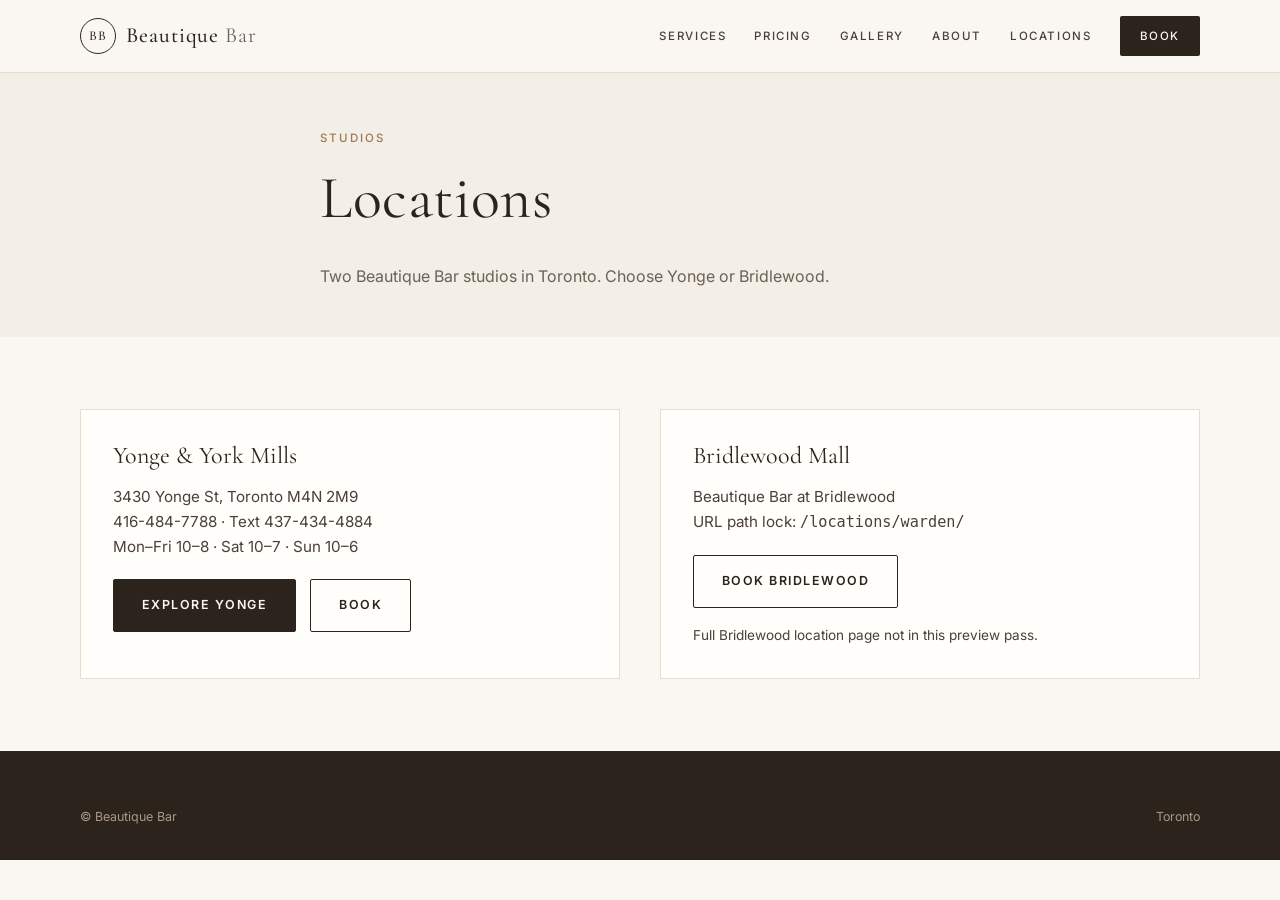
==== locations/index.html @ 3c86d7c5 "Initial Beautique Bar editorial preview mock (not production)." ====
<!DOCTYPE html>
<html lang="en">
<head>
  <meta charset="utf-8" />
  <meta name="viewport" content="width=device-width, initial-scale=1" />
  <title>Locations | Beautique Bar</title>
  <meta name="description" content="Beautique Bar locations — Yonge &amp; York Mills and Bridlewood Mall." />
  <link rel="preconnect" href="https://fonts.googleapis.com" />
  <link rel="preconnect" href="https://fonts.gstatic.com" crossorigin />
  <link href="https://fonts.googleapis.com/css2?family=Cormorant+Garamond:ital,wght@0,400;0,500;0,600;1,400&amp;family=Inter:wght@400;500;600&amp;display=swap" rel="stylesheet" />
  <link rel="stylesheet" href="../styles.css" />
</head>
<body>
  <header class="site-header">
    <div class="container header-inner">
      <a class="logo" href="../index.html"><span class="logo-mark">BB</span><span class="logo-word">Beautique <span>Bar</span></span></a>
      <nav class="nav-desktop" aria-label="Primary">
        <a href="../services.html">Services</a>
        <a href="../pricing.html">Pricing</a>
        <a href="../gallery.html">Gallery</a>
        <a href="../about.html">About</a>
        <a href="index.html">Locations</a>
        <a class="nav-book" href="../index.html#book">Book</a>
      </nav>
    </div>
  </header>
  <main>
    <section class="page-hero">
      <div class="container" style="max-width:40rem;">
        <p class="eyebrow">Studios</p>
        <h1>Locations</h1>
        <p class="muted">Two Beautique Bar studios in Toronto. Choose Yonge or Bridlewood.</p>
      </div>
    </section>
    <section class="section section-ivory">
      <div class="container info-grid">
        <div class="info-card" style="padding:2rem;border:1px solid var(--line);background:var(--off-white);">
          <h3 style="font-family:var(--font-serif);font-size:1.5rem;letter-spacing:0;text-transform:none;font-weight:400;">Yonge &amp; York Mills</h3>
          <p>3430 Yonge St, Toronto M4N 2M9<br />
            <a href="tel:+14164847788">416-484-7788</a> · Text <a href="sms:+14374344884">437-434-4884</a><br />
            Mon–Fri 10–8 · Sat 10–7 · Sun 10–6</p>
          <div class="btn-row" style="margin-top:1.25rem;">
            <a class="btn btn-primary" href="yonge/index.html">Explore Yonge</a>
            <a class="btn btn-ghost" href="https://www.fresha.com/a/beautique-bar-on-yonge-toronto-3430-yonge-street-e0fzhnga/booking?menu=true" target="_blank" rel="noopener">Book</a>
          </div>
        </div>
        <div class="info-card" style="padding:2rem;border:1px solid var(--line);background:var(--off-white);">
          <h3 style="font-family:var(--font-serif);font-size:1.5rem;letter-spacing:0;text-transform:none;font-weight:400;">Bridlewood Mall</h3>
          <p>Beautique Bar at Bridlewood<br />
            URL path lock: <code>/locations/warden/</code></p>
          <div class="btn-row" style="margin-top:1.25rem;">
            <a class="btn btn-ghost" href="https://www.fresha.com/book-now/nails-for-you-m7weksrj/all-offer?share&amp;pId=32159" target="_blank" rel="noopener">Book Bridlewood</a>
          </div>
          <p class="muted" style="margin-top:1rem;font-size:0.85rem;">Full Bridlewood location page not in this preview pass.</p>
        </div>
      </div>
    </section>
  </main>
  <footer class="site-footer"><div class="container footer-bottom" style="border:0;padding-top:0;"><span>© Beautique Bar</span><span>Toronto</span></div></footer>
</body>
</html>
---- styles.css ----
/* Beautique Bar — Editorial Preview v2
   Ivory / cream / taupe / espresso / champagne bronze
   Cormorant Garamond + Inter */

:root {
  --ivory: #FAF7F2;
  --cream: #F3EEE6;
  --off-white: #FFFEFB;
  --taupe: #A89888;
  --taupe-soft: #C9BDB0;
  --beige: #E8DFD4;
  --espresso: #2C241C;
  --espresso-soft: #4A4038;
  --muted: #6B6158;
  --champagne: #B8976A;
  --champagne-deep: #9A7B52;
  --line: #E5DCD0;
  --star: #C9A227;
  --radius: 2px;
  --max: 1120px;
  --header-h: 72px;
  --sticky-h: 64px;
  --font-serif: "Cormorant Garamond", Georgia, "Times New Roman", serif;
  --font-sans: Inter, system-ui, -apple-system, "Segoe UI", sans-serif;
}

*, *::before, *::after { box-sizing: border-box; }
html { scroll-behavior: smooth; }
@media (prefers-reduced-motion: reduce) {
  html { scroll-behavior: auto; }
  *, *::before, *::after { animation: none !important; transition: none !important; }
}

body {
  margin: 0;
  font-family: var(--font-sans);
  font-size: 16px;
  line-height: 1.65;
  color: var(--espresso-soft);
  background: var(--ivory);
  -webkit-font-smoothing: antialiased;
}

img { max-width: 100%; display: block; height: auto; }
a { color: inherit; text-decoration: none; }
a:hover { color: var(--champagne-deep); }
ul { margin: 0; padding: 0; list-style: none; }
h1, h2, h3, h4 {
  font-family: var(--font-serif);
  font-weight: 500;
  color: var(--espresso);
  line-height: 1.15;
  margin: 0 0 0.5em;
  letter-spacing: 0.01em;
}
h1 { font-size: clamp(2.4rem, 5vw, 3.75rem); font-weight: 400; }
h2 { font-size: clamp(1.85rem, 3.5vw, 2.65rem); font-weight: 400; }
h3 { font-size: clamp(1.25rem, 2vw, 1.5rem); }
p { margin: 0 0 1em; }
p:last-child { margin-bottom: 0; }

.container {
  width: min(100% - 2.5rem, var(--max));
  margin-inline: auto;
}
.container-wide {
  width: min(100% - 2.5rem, 1280px);
  margin-inline: auto;
}

.eyebrow {
  font-family: var(--font-sans);
  font-size: 0.72rem;
  font-weight: 500;
  letter-spacing: 0.18em;
  text-transform: uppercase;
  color: var(--champagne-deep);
  margin-bottom: 1rem;
}

/* —— Buttons —— */
.btn {
  display: inline-flex;
  align-items: center;
  justify-content: center;
  gap: 0.5rem;
  font-family: var(--font-sans);
  font-size: 0.78rem;
  font-weight: 600;
  letter-spacing: 0.12em;
  text-transform: uppercase;
  padding: 0.95rem 1.75rem;
  border: 1px solid transparent;
  border-radius: var(--radius);
  cursor: pointer;
  transition: background 0.2s, color 0.2s, border-color 0.2s;
  text-decoration: none;
  white-space: nowrap;
}
.btn:hover { color: inherit; }
.btn-primary {
  background: var(--espresso);
  color: var(--ivory);
  border-color: var(--espresso);
}
.btn-primary:hover {
  background: var(--espresso-soft);
  color: var(--ivory);
}
.btn-ghost {
  background: transparent;
  color: var(--espresso);
  border-color: var(--espresso);
}
.btn-ghost:hover {
  background: var(--espresso);
  color: var(--ivory);
}
.btn-champagne {
  background: var(--champagne);
  color: var(--off-white);
  border-color: var(--champagne);
}
.btn-champagne:hover {
  background: var(--champagne-deep);
  color: var(--off-white);
}
.btn-text {
  background: none;
  border: none;
  padding: 0;
  color: var(--espresso);
  letter-spacing: 0.1em;
  border-bottom: 1px solid var(--champagne);
  border-radius: 0;
  padding-bottom: 2px;
}
.btn-text:hover { color: var(--champagne-deep); }
.btn-row { display: flex; flex-wrap: wrap; gap: 0.85rem; }

/* —— Header —— */
.site-header {
  position: sticky;
  top: 0;
  z-index: 100;
  background: rgba(250, 247, 242, 0.94);
  backdrop-filter: blur(10px);
  border-bottom: 1px solid var(--line);
}
.header-inner {
  display: flex;
  align-items: center;
  justify-content: space-between;
  height: var(--header-h);
  gap: 1.5rem;
}
.logo {
  display: flex;
  align-items: center;
  gap: 0.65rem;
  color: var(--espresso);
  flex-shrink: 0;
}
.logo-mark {
  width: 36px;
  height: 36px;
  border: 1.5px solid var(--espresso);
  border-radius: 50%;
  display: grid;
  place-items: center;
  font-family: var(--font-serif);
  font-size: 0.85rem;
  letter-spacing: 0.05em;
  font-weight: 500;
}
.logo-word {
  font-family: var(--font-serif);
  font-size: 1.35rem;
  letter-spacing: 0.04em;
  font-weight: 500;
}
.logo-word span { font-weight: 400; opacity: 0.7; }

.nav-desktop {
  display: none;
  align-items: center;
  gap: 1.75rem;
}
.nav-desktop a {
  font-size: 0.72rem;
  font-weight: 500;
  letter-spacing: 0.14em;
  text-transform: uppercase;
  color: var(--espresso-soft);
}
.nav-desktop a:hover { color: var(--champagne-deep); }
.nav-desktop .nav-book {
  background: var(--espresso);
  color: var(--ivory) !important;
  padding: 0.65rem 1.25rem;
  border-radius: var(--radius);
}
.nav-desktop .nav-book:hover { background: var(--espresso-soft); }

.nav-toggle {
  display: flex;
  flex-direction: column;
  gap: 5px;
  background: none;
  border: none;
  padding: 8px;
  cursor: pointer;
}
.nav-toggle span {
  display: block;
  width: 22px;
  height: 1.5px;
  background: var(--espresso);
}

.nav-mobile {
  display: none;
  flex-direction: column;
  padding: 1rem 0 1.5rem;
  border-top: 1px solid var(--line);
  gap: 0.25rem;
}
.nav-mobile.open { display: flex; }
.nav-mobile a {
  padding: 0.75rem 0;
  font-size: 0.8rem;
  letter-spacing: 0.12em;
  text-transform: uppercase;
  font-weight: 500;
}

@media (min-width: 900px) {
  .nav-desktop { display: flex; }
  .nav-toggle { display: none; }
  .nav-mobile { display: none !important; }
}

/* —— Photo placeholders —— */
.ph {
  background: linear-gradient(145deg, var(--beige) 0%, var(--cream) 50%, var(--taupe-soft) 100%);
  display: flex;
  align-items: center;
  justify-content: center;
  text-align: center;
  padding: 1.5rem;
  color: var(--espresso-soft);
  font-size: 0.78rem;
  letter-spacing: 0.04em;
  line-height: 1.45;
  min-height: 180px;
  position: relative;
  overflow: hidden;
}
.ph::after {
  content: "";
  position: absolute;
  inset: 0;
  background: repeating-linear-gradient(
    -45deg,
    transparent,
    transparent 12px,
    rgba(44, 36, 28, 0.02) 12px,
    rgba(44, 36, 28, 0.02) 24px
  );
  pointer-events: none;
}
.ph span {
  position: relative;
  z-index: 1;
  max-width: 16rem;
  font-weight: 500;
}
.ph-tall { min-height: 420px; }
.ph-hero { min-height: 520px; }
.ph-square { aspect-ratio: 1; min-height: 0; }
.ph-wide { min-height: 280px; }

/* —— Hero —— */
.hero {
  padding: 3.5rem 0 4.5rem;
  background: var(--ivory);
}
.hero-grid {
  display: grid;
  gap: 2.5rem;
  align-items: center;
}
@media (min-width: 900px) {
  .hero-grid {
    grid-template-columns: 1fr 1.05fr;
    gap: 3.5rem;
  }
  .hero { padding: 5rem 0 6rem; }
}
.hero-copy .lead {
  font-size: 1.05rem;
  color: var(--muted);
  max-width: 28rem;
  margin-bottom: 2rem;
}
.hero-meta {
  margin-top: 2rem;
  font-size: 0.85rem;
  color: var(--muted);
  letter-spacing: 0.02em;
}

/* —— Trust strip —— */
.trust-strip {
  border-top: 1px solid var(--line);
  border-bottom: 1px solid var(--line);
  background: var(--off-white);
  padding: 1.35rem 0;
}
.trust-inner {
  display: flex;
  flex-wrap: wrap;
  justify-content: center;
  gap: 1.5rem 2.75rem;
  text-align: center;
}
.trust-item {
  font-size: 0.72rem;
  letter-spacing: 0.14em;
  text-transform: uppercase;
  color: var(--muted);
  font-weight: 500;
}
.trust-item strong {
  display: block;
  font-family: var(--font-serif);
  font-size: 1.05rem;
  letter-spacing: 0.02em;
  text-transform: none;
  color: var(--espresso);
  font-weight: 500;
  margin-bottom: 0.2rem;
}

/* —— Sections —— */
.section { padding: 4.5rem 0; }
.section-cream { background: var(--cream); }
.section-ivory { background: var(--ivory); }
.section-espresso {
  background: var(--espresso);
  color: var(--beige);
}
.section-espresso h2,
.section-espresso h3 { color: var(--ivory); }
.section-espresso .eyebrow { color: var(--champagne); }
.section-espresso .muted { color: var(--taupe-soft); }
.section-head {
  max-width: 36rem;
  margin-bottom: 2.75rem;
}
.section-head.centered {
  text-align: center;
  margin-inline: auto;
}
.muted { color: var(--muted); }

/* —— Category grid —— */
.cat-grid {
  display: grid;
  gap: 1.25rem;
  grid-template-columns: 1fr 1fr;
}
@media (min-width: 768px) {
  .cat-grid { grid-template-columns: repeat(4, 1fr); gap: 1.5rem; }
}
.cat-card {
  display: block;
  group: true;
}
.cat-card .ph { min-height: 220px; margin-bottom: 1rem; }
@media (min-width: 768px) {
  .cat-card .ph { min-height: 280px; }
}
.cat-card h3 {
  font-size: 1.15rem;
  margin-bottom: 0.35rem;
  letter-spacing: 0.08em;
  text-transform: uppercase;
  font-family: var(--font-sans);
  font-weight: 500;
  font-size: 0.78rem;
}
.cat-card p {
  font-size: 0.9rem;
  color: var(--muted);
  margin: 0;
}
.cat-card:hover h3 { color: var(--champagne-deep); }

/* —— Experience split —— */
.split {
  display: grid;
  gap: 2.5rem;
  align-items: center;
}
@media (min-width: 860px) {
  .split { grid-template-columns: 1fr 1fr; gap: 4rem; }
  .split-reverse .split-media { order: -1; }
}
.split-body .lead { color: var(--muted); margin-bottom: 1.5rem; }
.split-list {
  margin: 1.5rem 0 2rem;
}
.split-list li {
  padding: 0.65rem 0;
  border-bottom: 1px solid var(--line);
  font-size: 0.95rem;
  color: var(--espresso-soft);
  padding-left: 1.25rem;
  position: relative;
}
.split-list li::before {
  content: "";
  position: absolute;
  left: 0;
  top: 1.15rem;
  width: 6px;
  height: 6px;
  border-radius: 50%;
  background: var(--champagne);
}

/* —— Featured work —— */
.work-grid {
  display: grid;
  grid-template-columns: 1fr 1fr;
  gap: 0.85rem;
}
@media (min-width: 700px) {
  .work-grid { grid-template-columns: repeat(3, 1fr); gap: 1.15rem; }
}
.work-grid .ph { min-height: 160px; }
@media (min-width: 700px) {
  .work-grid .ph { min-height: 220px; }
}

/* —— Location feature —— */
.loc-feature {
  display: grid;
  gap: 2rem;
}
@media (min-width: 860px) {
  .loc-feature { grid-template-columns: 1.1fr 0.9fr; gap: 3.5rem; align-items: center; }
}
.loc-details {
  display: grid;
  gap: 0.85rem;
  margin: 1.5rem 0 2rem;
  font-size: 0.95rem;
}
.loc-details dt {
  font-size: 0.68rem;
  letter-spacing: 0.14em;
  text-transform: uppercase;
  color: var(--champagne-deep);
  margin-bottom: 0.15rem;
}
.loc-details dd { margin: 0 0 0.5rem; color: var(--espresso-soft); }
.loc-note {
  font-size: 0.9rem;
  color: var(--muted);
  margin-top: 1.5rem;
  padding-top: 1.25rem;
  border-top: 1px solid var(--line);
}

/* —— Reviews —— */
.review-grid {
  display: grid;
  gap: 1.5rem;
}
@media (min-width: 768px) {
  .review-grid { grid-template-columns: repeat(3, 1fr); gap: 1.75rem; }
}
.review-card {
  padding: 1.75rem 1.5rem;
  background: var(--off-white);
  border: 1px solid var(--line);
}
.section-cream .review-card { background: var(--ivory); }
.review-stars {
  color: var(--star);
  font-size: 0.85rem;
  letter-spacing: 0.15em;
  margin-bottom: 1rem;
}
.review-card blockquote {
  margin: 0 0 1.25rem;
  font-family: var(--font-serif);
  font-size: 1.15rem;
  line-height: 1.45;
  color: var(--espresso);
  font-weight: 400;
}
.review-card cite {
  font-style: normal;
  font-size: 0.78rem;
  letter-spacing: 0.08em;
  text-transform: uppercase;
  color: var(--muted);
}
.review-label {
  display: inline-block;
  font-size: 0.65rem;
  letter-spacing: 0.1em;
  text-transform: uppercase;
  color: var(--taupe);
  margin-bottom: 0.75rem;
  border: 1px solid var(--line);
  padding: 0.2rem 0.5rem;
}

/* —— Instagram —— */
.ig-row {
  display: grid;
  grid-template-columns: repeat(3, 1fr);
  gap: 0.65rem;
}
@media (min-width: 700px) {
  .ig-row { grid-template-columns: repeat(6, 1fr); gap: 0.85rem; }
}
.ig-row .ph { min-height: 0; aspect-ratio: 1; padding: 0.75rem; font-size: 0.65rem; }

/* —— Final CTA —— */
.final-cta {
  text-align: center;
  padding: 5rem 0;
}
.final-cta .btn-row { justify-content: center; margin-top: 2rem; }

/* —— Footer —— */
.site-footer {
  background: var(--espresso);
  color: var(--taupe-soft);
  padding: 3.5rem 0 2rem;
  font-size: 0.9rem;
}
.footer-grid {
  display: grid;
  gap: 2.5rem;
  margin-bottom: 3rem;
}
@media (min-width: 768px) {
  .footer-grid { grid-template-columns: 1.4fr 1fr 1fr; gap: 3rem; }
}
.site-footer h4 {
  color: var(--ivory);
  font-family: var(--font-sans);
  font-size: 0.7rem;
  letter-spacing: 0.16em;
  text-transform: uppercase;
  font-weight: 600;
  margin-bottom: 1.15rem;
}
.site-footer a:hover { color: var(--champagne); }
.footer-brand .logo-word { color: var(--ivory); margin-bottom: 0.75rem; display: block; }
.footer-brand p { font-size: 0.9rem; line-height: 1.6; max-width: 22rem; }
.footer-nap { line-height: 1.7; }
.footer-nap a { color: var(--beige); }
.footer-links { display: flex; flex-direction: column; gap: 0.55rem; }
.footer-bottom {
  border-top: 1px solid rgba(201, 189, 176, 0.2);
  padding-top: 1.5rem;
  display: flex;
  flex-wrap: wrap;
  justify-content: space-between;
  gap: 1rem;
  font-size: 0.78rem;
  color: var(--taupe);
}

/* —— Mobile sticky —— */
.mobile-sticky {
  position: fixed;
  bottom: 0;
  left: 0;
  right: 0;
  z-index: 90;
  display: flex;
  background: var(--espresso);
  border-top: 1px solid rgba(184, 151, 106, 0.35);
  padding-bottom: env(safe-area-inset-bottom, 0);
}
.mobile-sticky a {
  flex: 1;
  text-align: center;
  padding: 0.95rem 0.5rem;
  color: var(--ivory);
  font-size: 0.72rem;
  font-weight: 600;
  letter-spacing: 0.12em;
  text-transform: uppercase;
}
.mobile-sticky a + a { border-left: 1px solid rgba(201, 189, 176, 0.25); }
.mobile-sticky a:hover { color: var(--champagne); background: rgba(255,255,255,0.04); }
@media (min-width: 900px) {
  .mobile-sticky { display: none; }
}
body { padding-bottom: var(--sticky-h); }
@media (min-width: 900px) {
  body { padding-bottom: 0; }
}

/* —— Location sheet (homepage book) —— */
.sheet-backdrop {
  position: fixed;
  inset: 0;
  background: rgba(44, 36, 28, 0.45);
  z-index: 200;
  opacity: 0;
  visibility: hidden;
  transition: opacity 0.25s, visibility 0.25s;
}
.sheet-backdrop.open { opacity: 1; visibility: visible; }
.sheet {
  position: fixed;
  left: 50%;
  bottom: 0;
  transform: translateX(-50%) translateY(100%);
  width: min(100%, 440px);
  background: var(--ivory);
  z-index: 210;
  padding: 1.75rem 1.5rem 2rem;
  border-radius: 12px 12px 0 0;
  transition: transform 0.3s ease;
  box-shadow: 0 -8px 40px rgba(44, 36, 28, 0.15);
}
.sheet.open { transform: translateX(-50%) translateY(0); }
@media (min-width: 600px) {
  .sheet {
    bottom: auto;
    top: 50%;
    border-radius: 4px;
    transform: translate(-50%, -45%) scale(0.96);
    opacity: 0;
    visibility: hidden;
    transition: transform 0.25s, opacity 0.25s, visibility 0.25s;
  }
  .sheet.open {
    transform: translate(-50%, -50%) scale(1);
    opacity: 1;
    visibility: visible;
  }
}
.sheet h3 {
  font-size: 1.65rem;
  margin-bottom: 0.35rem;
}
.sheet > p { color: var(--muted); font-size: 0.9rem; margin-bottom: 1.5rem; }
.sheet-option {
  display: block;
  padding: 1.15rem 1.25rem;
  border: 1px solid var(--line);
  background: var(--off-white);
  margin-bottom: 0.75rem;
  transition: border-color 0.2s, background 0.2s;
}
.sheet-option:hover {
  border-color: var(--champagne);
  background: var(--cream);
  color: inherit;
}
.sheet-option strong {
  display: block;
  font-family: var(--font-serif);
  font-size: 1.2rem;
  font-weight: 500;
  color: var(--espresso);
  margin-bottom: 0.25rem;
}
.sheet-option span {
  font-size: 0.85rem;
  color: var(--muted);
}
.sheet-close {
  position: absolute;
  top: 1rem;
  right: 1rem;
  background: none;
  border: none;
  font-size: 1.5rem;
  color: var(--muted);
  cursor: pointer;
  line-height: 1;
  padding: 0.25rem;
}

/* —— Page hero (inner) —— */
.page-hero {
  padding: 3.5rem 0 3rem;
  background: var(--cream);
}
.page-hero .ph-hero { margin-top: 2rem; }
@media (min-width: 860px) {
  .page-hero-split {
    display: grid;
    grid-template-columns: 1fr 1.1fr;
    gap: 3rem;
    align-items: end;
  }
  .page-hero .ph-hero { margin-top: 0; min-height: 440px; }
}

/* —— Pricing rows —— */
.price-block { margin-bottom: 2.5rem; }
.price-block h3 {
  font-family: var(--font-sans);
  font-size: 0.75rem;
  letter-spacing: 0.14em;
  text-transform: uppercase;
  font-weight: 600;
  margin-bottom: 1rem;
  padding-bottom: 0.65rem;
  border-bottom: 1px solid var(--line);
}
.price-row {
  display: flex;
  justify-content: space-between;
  gap: 1rem;
  padding: 0.85rem 0;
  border-bottom: 1px solid var(--line);
  font-size: 0.95rem;
}
.price-row .name { color: var(--espresso); }
.price-row .desc {
  display: block;
  font-size: 0.82rem;
  color: var(--muted);
  margin-top: 0.2rem;
}
.price-row .amt {
  font-weight: 500;
  color: var(--espresso);
  white-space: nowrap;
  font-variant-numeric: tabular-nums;
}

/* —— Category nav (service) —— */
.cat-nav {
  display: flex;
  flex-wrap: wrap;
  gap: 0.5rem;
  margin-bottom: 2.5rem;
}
.cat-nav a {
  font-size: 0.7rem;
  letter-spacing: 0.1em;
  text-transform: uppercase;
  font-weight: 500;
  padding: 0.55rem 0.95rem;
  border: 1px solid var(--line);
  background: var(--off-white);
  color: var(--espresso-soft);
}
.cat-nav a:hover,
.cat-nav a.active {
  border-color: var(--espresso);
  background: var(--espresso);
  color: var(--ivory);
}

/* —— Hours / info —— */
.info-grid {
  display: grid;
  gap: 2rem;
}
@media (min-width: 700px) {
  .info-grid { grid-template-columns: 1fr 1fr; gap: 2.5rem; }
}
.info-card h3 {
  font-family: var(--font-sans);
  font-size: 0.72rem;
  letter-spacing: 0.14em;
  text-transform: uppercase;
  font-weight: 600;
  margin-bottom: 0.85rem;
}
.info-card p, .info-card li { font-size: 0.95rem; color: var(--espresso-soft); }
.hours-list li {
  display: flex;
  justify-content: space-between;
  padding: 0.4rem 0;
  border-bottom: 1px solid var(--line);
  gap: 1rem;
}
.hours-list .day { color: var(--muted); }

/* —— Stub pages —— */
.stub {
  min-height: 50vh;
  display: flex;
  align-items: center;
  justify-content: center;
  text-align: center;
  padding: 4rem 1.5rem;
}
.stub h1 { margin-bottom: 0.75rem; }
.stub p { color: var(--muted); max-width: 28rem; margin-inline: auto  ; margin-bottom: 2rem; }

/* —— Misc —— */
.sr-only {
  position: absolute;
  width: 1px; height: 1px;
  padding: 0; margin: -1px;
  overflow: hidden; clip: rect(0,0,0,0);
  border: 0;
}
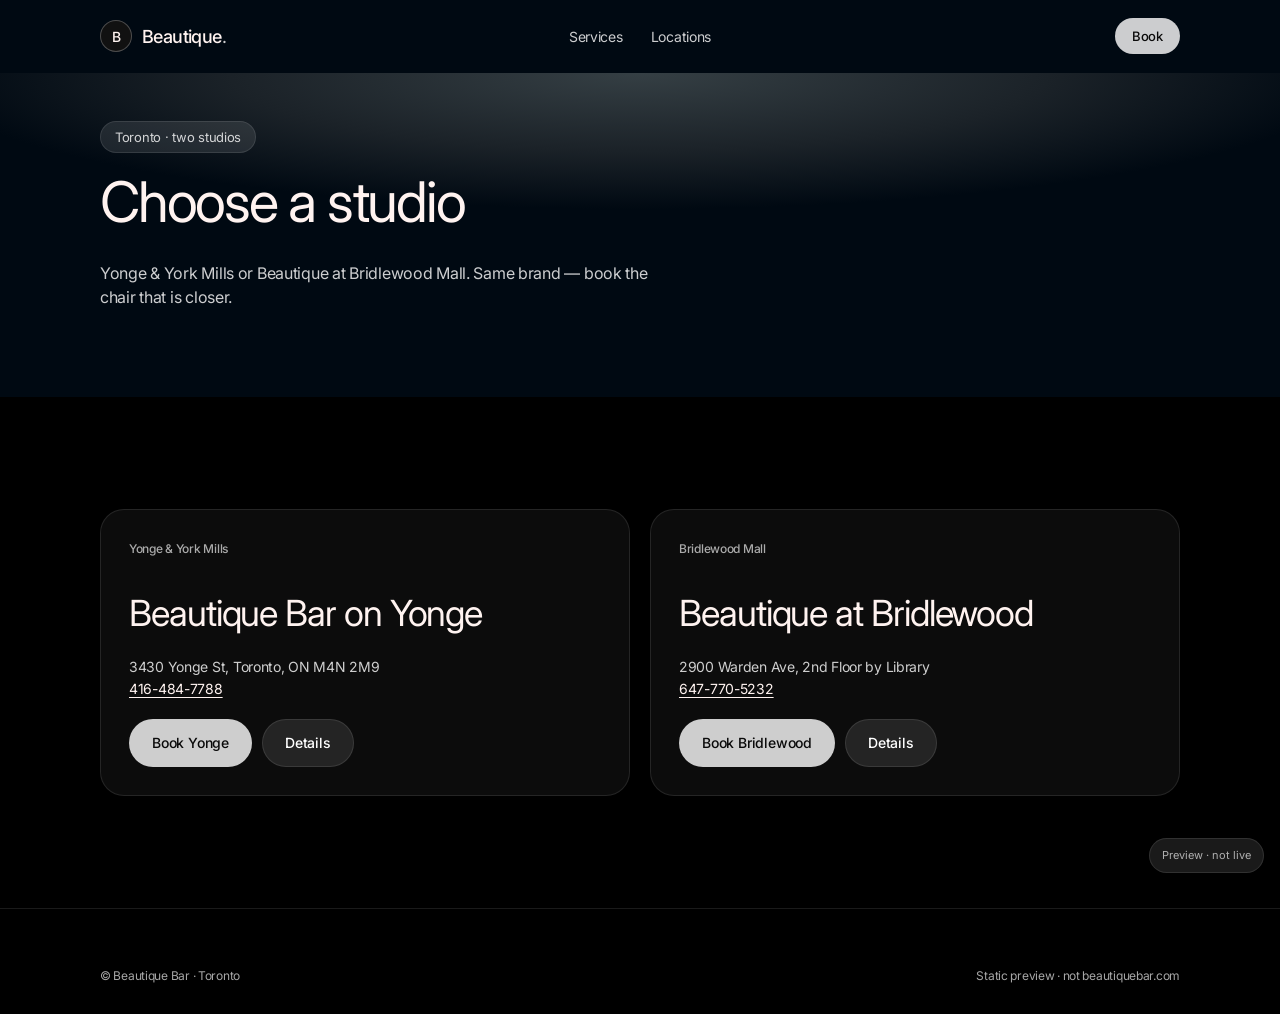
==== commit d88d7f11: "Rebuild preview as Fora-dark cinematic landing. Replace the ivory editorial theme with a dark static" ====
--- a/locations/index.html
+++ b/locations/index.html
@@ -5,57 +5,98 @@
   <meta name="viewport" content="width=device-width, initial-scale=1" />
   <title>Locations | Beautique Bar</title>
   <meta name="description" content="Beautique Bar locations — Yonge &amp; York Mills and Bridlewood Mall." />
+  <meta name="robots" content="noindex, nofollow" />
   <link rel="preconnect" href="https://fonts.googleapis.com" />
   <link rel="preconnect" href="https://fonts.gstatic.com" crossorigin />
-  <link href="https://fonts.googleapis.com/css2?family=Cormorant+Garamond:ital,wght@0,400;0,500;0,600;1,400&amp;family=Inter:wght@400;500;600&amp;display=swap" rel="stylesheet" />
+  <link href="https://fonts.googleapis.com/css2?family=Inter:ital,opsz,wght@0,14..32,100..900;1,14..32,100..900&amp;display=swap" rel="stylesheet" />
   <link rel="stylesheet" href="../styles.css" />
 </head>
 <body>
-  <header class="site-header">
+  <header class="site-header" data-header>
     <div class="container header-inner">
-      <a class="logo" href="../index.html"><span class="logo-mark">BB</span><span class="logo-word">Beautique <span>Bar</span></span></a>
+      <a class="logo" href="../index.html" aria-label="Beautique Bar home">
+        <span class="logo-mark">B</span>
+        <span class="logo-word">Beautique<span>.</span></span>
+      </a>
       <nav class="nav-desktop" aria-label="Primary">
-        <a href="../services.html">Services</a>
-        <a href="../pricing.html">Pricing</a>
-        <a href="../gallery.html">Gallery</a>
-        <a href="../about.html">About</a>
+        <a href="../index.html#services">Services</a>
         <a href="index.html">Locations</a>
-        <a class="nav-book" href="../index.html#book">Book</a>
       </nav>
+      <div class="nav-actions">
+        <a class="btn btn-primary btn-sm" href="#studios" data-open-sheet>Book</a>
+      </div>
+      <button class="nav-toggle" type="button" aria-label="Open menu" aria-expanded="false" data-nav-toggle>
+        <span></span><span></span><span></span>
+      </button>
     </div>
+    <nav class="nav-mobile container" aria-label="Mobile" data-nav-mobile>
+      <a href="../index.html#services">Services</a>
+      <a href="index.html">Locations</a>
+      <a href="#studios" data-open-sheet>Book</a>
+    </nav>
   </header>
+
   <main>
     <section class="page-hero">
-      <div class="container" style="max-width:40rem;">
-        <p class="eyebrow">Studios</p>
-        <h1>Locations</h1>
-        <p class="muted">Two Beautique Bar studios in Toronto. Choose Yonge or Bridlewood.</p>
+      <div class="container">
+        <p class="eyebrow-pill">Toronto · two studios</p>
+        <h1>Choose a studio</h1>
+        <p class="lead">Yonge &amp; York Mills or Beautique at Bridlewood Mall. Same brand — book the chair that is closer.</p>
       </div>
     </section>
-    <section class="section section-ivory">
-      <div class="container info-grid">
-        <div class="info-card" style="padding:2rem;border:1px solid var(--line);background:var(--off-white);">
-          <h3 style="font-family:var(--font-serif);font-size:1.5rem;letter-spacing:0;text-transform:none;font-weight:400;">Yonge &amp; York Mills</h3>
-          <p>3430 Yonge St, Toronto M4N 2M9<br />
-            <a href="tel:+14164847788">416-484-7788</a> · Text <a href="sms:+14374344884">437-434-4884</a><br />
-            Mon–Fri 10–8 · Sat 10–7 · Sun 10–6</p>
-          <div class="btn-row" style="margin-top:1.25rem;">
-            <a class="btn btn-primary" href="yonge/index.html">Explore Yonge</a>
-            <a class="btn btn-ghost" href="https://www.fresha.com/a/beautique-bar-on-yonge-toronto-3430-yonge-street-e0fzhnga/booking?menu=true" target="_blank" rel="noopener">Book</a>
+
+    <section class="section" id="studios">
+      <div class="container loc-grid">
+        <article class="loc-card">
+          <p class="kicker">Yonge &amp; York Mills</p>
+          <h3>Beautique Bar on Yonge</h3>
+          <address>
+            3430 Yonge St, Toronto, ON M4N 2M9<br />
+            <a class="link" href="tel:+14164847788">416-484-7788</a>
+          </address>
+          <div class="btn-row">
+            <a class="btn btn-primary" href="https://www.fresha.com/a/beautique-bar-on-yonge-toronto-3430-yonge-street-e0fzhnga/booking?menu=true" target="_blank" rel="noopener">Book Yonge</a>
+            <a class="btn btn-secondary" href="yonge/index.html">Details</a>
           </div>
-        </div>
-        <div class="info-card" style="padding:2rem;border:1px solid var(--line);background:var(--off-white);">
-          <h3 style="font-family:var(--font-serif);font-size:1.5rem;letter-spacing:0;text-transform:none;font-weight:400;">Bridlewood Mall</h3>
-          <p>Beautique Bar at Bridlewood<br />
-            URL path lock: <code>/locations/warden/</code></p>
-          <div class="btn-row" style="margin-top:1.25rem;">
-            <a class="btn btn-ghost" href="https://www.fresha.com/book-now/nails-for-you-m7weksrj/all-offer?share&amp;pId=32159" target="_blank" rel="noopener">Book Bridlewood</a>
+        </article>
+        <article class="loc-card">
+          <p class="kicker">Bridlewood Mall</p>
+          <h3>Beautique at Bridlewood</h3>
+          <address>
+            2900 Warden Ave, 2nd Floor by Library<br />
+            <a class="link" href="tel:+16477705232">647-770-5232</a>
+          </address>
+          <div class="btn-row">
+            <a class="btn btn-primary" href="https://www.fresha.com/book-now/nails-for-you-m7weksrj/all-offer?share&amp;pId=32159" target="_blank" rel="noopener">Book Bridlewood</a>
+            <a class="btn btn-secondary" href="warden/index.html">Details</a>
           </div>
-          <p class="muted" style="margin-top:1rem;font-size:0.85rem;">Full Bridlewood location page not in this preview pass.</p>
-        </div>
+        </article>
       </div>
     </section>
   </main>
-  <footer class="site-footer"><div class="container footer-bottom" style="border:0;padding-top:0;"><span>© Beautique Bar</span><span>Toronto</span></div></footer>
+
+  <footer class="site-footer">
+    <div class="container footer-bottom" style="border: 0; padding-top: 0;">
+      <span>© Beautique Bar · Toronto</span>
+      <span>Static preview · not beautiquebar.com</span>
+    </div>
+  </footer>
+
+  <p class="preview-badge">Preview · not live</p>
+  <div class="sheet-backdrop" data-sheet-backdrop hidden></div>
+  <div class="sheet" role="dialog" aria-modal="true" aria-labelledby="sheet-title" data-sheet hidden>
+    <button class="sheet-close" type="button" aria-label="Close" data-close-sheet>&times;</button>
+    <h3 id="sheet-title">Choose a studio</h3>
+    <p>Book directly on Fresha for the location you prefer.</p>
+    <a class="sheet-option" href="https://www.fresha.com/a/beautique-bar-on-yonge-toronto-3430-yonge-street-e0fzhnga/booking?menu=true" target="_blank" rel="noopener">
+      <strong>Yonge &amp; York Mills</strong>
+      <span>Beautique Bar on Yonge</span>
+    </a>
+    <a class="sheet-option" href="https://www.fresha.com/book-now/nails-for-you-m7weksrj/all-offer?share&amp;pId=32159" target="_blank" rel="noopener">
+      <strong>Beautique at Bridlewood Mall</strong>
+      <span>2900 Warden Ave</span>
+    </a>
+  </div>
+  <script src="../script.js"></script>
 </body>
 </html>
--- a/styles.css
+++ b/styles.css
@@ -1,81 +1,154 @@
-/* Beautique Bar — Editorial Preview v2
-   Ivory / cream / taupe / espresso / champagne bronze
-   Cormorant Garamond + Inter */
+/* Beautique Bar — Fora-inspired dark preview
+   Palette and type from fora.so visual audit. Salon copy only. */
 
 :root {
-  --ivory: #FAF7F2;
-  --cream: #F3EEE6;
-  --off-white: #FFFEFB;
-  --taupe: #A89888;
-  --taupe-soft: #C9BDB0;
-  --beige: #E8DFD4;
-  --espresso: #2C241C;
-  --espresso-soft: #4A4038;
-  --muted: #6B6158;
-  --champagne: #B8976A;
-  --champagne-deep: #9A7B52;
-  --line: #E5DCD0;
-  --star: #C9A227;
-  --radius: 2px;
-  --max: 1120px;
+  --bg-root: #000912;
+  --bg: #000000;
+  --ivory: #fff3f0;
+  --white: #ffffff;
+  --text: #ffffff;
+  --text-80: #ffffffcc;
+  --text-65: #ffffffa6;
+  --line: #ffffff1a;
+  --line-25: #ffffff40;
+  --card: rgb(15 15 15 / 85%);
+  --card-raised: rgb(23 23 23 / 85%);
+  --card-active: rgb(38 38 38 / 85%);
+  --cta: #ffffffcc;
+  --cta-ghost: #ffffff1a;
+  --ink: #0a0a0a;
+  --rose: #d39794;
+  --mid: #353f44;
+  --char: #1b2228;
+  --radius-card: 24px;
+  --radius-inner: 16px;
+  --radius-pill: 9999px;
+  --max: 1080px;
   --header-h: 72px;
-  --sticky-h: 64px;
-  --font-serif: "Cormorant Garamond", Georgia, "Times New Roman", serif;
-  --font-sans: Inter, system-ui, -apple-system, "Segoe UI", sans-serif;
-}
-
-*, *::before, *::after { box-sizing: border-box; }
-html { scroll-behavior: smooth; }
+  --font: Inter, "Inter Display", system-ui, sans-serif;
+  --font-display: "Inter Display", Inter, system-ui, sans-serif;
+}
+
+*,
+*::before,
+*::after {
+  box-sizing: border-box;
+}
+
+html {
+  scroll-behavior: smooth;
+}
+
 @media (prefers-reduced-motion: reduce) {
   html { scroll-behavior: auto; }
-  *, *::before, *::after { animation: none !important; transition: none !important; }
+  *,
+  *::before,
+  *::after {
+    animation: none !important;
+    transition: none !important;
+  }
 }
 
 body {
   margin: 0;
-  font-family: var(--font-sans);
-  font-size: 16px;
-  line-height: 1.65;
-  color: var(--espresso-soft);
-  background: var(--ivory);
+  min-height: 100%;
+  font-family: var(--font);
+  font-size: 14px;
+  line-height: 21px;
+  letter-spacing: -0.28px;
+  font-optical-sizing: auto;
+  color: var(--text);
+  background: var(--bg-root);
   -webkit-font-smoothing: antialiased;
 }
 
-img { max-width: 100%; display: block; height: auto; }
-a { color: inherit; text-decoration: none; }
-a:hover { color: var(--champagne-deep); }
-ul { margin: 0; padding: 0; list-style: none; }
+img {
+  max-width: 100%;
+  display: block;
+  height: auto;
+}
+
+a {
+  color: inherit;
+  text-decoration: none;
+}
+
+a:hover {
+  color: var(--ivory);
+}
+
+button {
+  font-family: inherit;
+  cursor: pointer;
+}
+
 h1, h2, h3, h4 {
-  font-family: var(--font-serif);
+  margin: 0 0 0.4em;
+  font-weight: 400;
+  letter-spacing: -0.04em;
+  color: var(--ivory);
+}
+
+h1 {
+  font-family: var(--font-display);
+  font-size: clamp(36px, 9vw, 56px);
+  line-height: 1.3;
+  letter-spacing: -2.24px;
+  font-weight: 400;
+}
+
+h2 {
+  font-size: clamp(28px, 5.5vw, 40px);
+  line-height: 1.35;
+  letter-spacing: -1.6px;
   font-weight: 500;
-  color: var(--espresso);
-  line-height: 1.15;
-  margin: 0 0 0.5em;
-  letter-spacing: 0.01em;
-}
-h1 { font-size: clamp(2.4rem, 5vw, 3.75rem); font-weight: 400; }
-h2 { font-size: clamp(1.85rem, 3.5vw, 2.65rem); font-weight: 400; }
-h3 { font-size: clamp(1.25rem, 2vw, 1.5rem); }
+  color: var(--white);
+}
+
+h3 {
+  font-family: var(--font-display);
+  font-size: clamp(22px, 3.5vw, 36px);
+  line-height: 1.35;
+  letter-spacing: -1.08px;
+  font-weight: 400;
+}
+
 p { margin: 0 0 1em; }
 p:last-child { margin-bottom: 0; }
 
 .container {
-  width: min(100% - 2.5rem, var(--max));
+  width: min(100% - 2rem, var(--max));
   margin-inline: auto;
 }
-.container-wide {
-  width: min(100% - 2.5rem, 1280px);
-  margin-inline: auto;
-}
-
-.eyebrow {
-  font-family: var(--font-sans);
-  font-size: 0.72rem;
-  font-weight: 500;
-  letter-spacing: 0.18em;
-  text-transform: uppercase;
-  color: var(--champagne-deep);
-  margin-bottom: 1rem;
+
+.muted { color: var(--text-80); }
+.meta { color: var(--text-65); font-size: 12px; line-height: 18px; font-weight: 500; }
+
+.link {
+  color: var(--ivory);
+  text-decoration: underline;
+  text-underline-offset: 3px;
+}
+
+code {
+  font-size: 12px;
+  color: var(--text-80);
+}
+
+/* —— Preview badge —— */
+.preview-badge {
+  position: fixed;
+  right: 16px;
+  bottom: 16px;
+  z-index: 80;
+  padding: 6px 12px;
+  border-radius: var(--radius-pill);
+  background: var(--cta-ghost);
+  border: 1px solid var(--line);
+  color: var(--text-65);
+  font-size: 11px;
+  letter-spacing: 0;
+  backdrop-filter: blur(12px);
 }
 
 /* —— Buttons —— */
@@ -83,735 +156,777 @@
   display: inline-flex;
   align-items: center;
   justify-content: center;
-  gap: 0.5rem;
-  font-family: var(--font-sans);
-  font-size: 0.78rem;
-  font-weight: 600;
-  letter-spacing: 0.12em;
-  text-transform: uppercase;
-  padding: 0.95rem 1.75rem;
+  gap: 8px;
+  min-height: 48px;
+  padding: 0 22px;
   border: 1px solid transparent;
-  border-radius: var(--radius);
-  cursor: pointer;
-  transition: background 0.2s, color 0.2s, border-color 0.2s;
-  text-decoration: none;
+  border-radius: var(--radius-pill);
+  font-size: 14px;
+  line-height: 21px;
+  font-weight: 500;
+  letter-spacing: -0.2px;
   white-space: nowrap;
-}
+  transition: background 0.2s ease, color 0.2s ease, border-color 0.2s ease, transform 0.2s ease;
+}
+
 .btn:hover { color: inherit; }
+
 .btn-primary {
-  background: var(--espresso);
-  color: var(--ivory);
-  border-color: var(--espresso);
-}
+  background: var(--cta);
+  color: var(--ink);
+}
+
 .btn-primary:hover {
-  background: var(--espresso-soft);
-  color: var(--ivory);
-}
-.btn-ghost {
-  background: transparent;
-  color: var(--espresso);
-  border-color: var(--espresso);
-}
-.btn-ghost:hover {
-  background: var(--espresso);
-  color: var(--ivory);
-}
-.btn-champagne {
-  background: var(--champagne);
-  color: var(--off-white);
-  border-color: var(--champagne);
-}
-.btn-champagne:hover {
-  background: var(--champagne-deep);
-  color: var(--off-white);
-}
-.btn-text {
-  background: none;
-  border: none;
-  padding: 0;
-  color: var(--espresso);
-  letter-spacing: 0.1em;
-  border-bottom: 1px solid var(--champagne);
-  border-radius: 0;
-  padding-bottom: 2px;
-}
-.btn-text:hover { color: var(--champagne-deep); }
-.btn-row { display: flex; flex-wrap: wrap; gap: 0.85rem; }
+  background: var(--white);
+  color: var(--ink);
+}
+
+.btn-secondary {
+  background: var(--cta-ghost);
+  color: var(--white);
+  border-color: var(--line);
+}
+
+.btn-secondary:hover {
+  background: rgb(255 255 255 / 16%);
+  color: var(--white);
+}
+
+.btn-sm {
+  min-height: 36px;
+  padding: 0 16px;
+  font-size: 13px;
+}
+
+.btn-row {
+  display: flex;
+  flex-wrap: wrap;
+  gap: 10px;
+}
 
 /* —— Header —— */
 .site-header {
   position: sticky;
   top: 0;
-  z-index: 100;
-  background: rgba(250, 247, 242, 0.94);
-  backdrop-filter: blur(10px);
-  border-bottom: 1px solid var(--line);
-}
+  z-index: 40;
+  background: transparent;
+  transition: background 0.25s ease, backdrop-filter 0.25s ease, border-color 0.25s ease;
+  border-bottom: 1px solid transparent;
+}
+
+.site-header.is-scrolled {
+  background: rgb(0 9 18 / 72%);
+  backdrop-filter: blur(18px);
+  border-bottom-color: var(--line);
+}
+
 .header-inner {
   display: flex;
   align-items: center;
   justify-content: space-between;
-  height: var(--header-h);
-  gap: 1.5rem;
-}
+  min-height: var(--header-h);
+  gap: 16px;
+}
+
 .logo {
   display: flex;
   align-items: center;
-  gap: 0.65rem;
-  color: var(--espresso);
+  gap: 10px;
+  color: var(--ivory);
   flex-shrink: 0;
 }
+
+.logo:hover { color: var(--ivory); }
+
 .logo-mark {
-  width: 36px;
-  height: 36px;
-  border: 1.5px solid var(--espresso);
+  width: 32px;
+  height: 32px;
   border-radius: 50%;
   display: grid;
   place-items: center;
-  font-family: var(--font-serif);
-  font-size: 0.85rem;
-  letter-spacing: 0.05em;
+  background: #111;
+  border: 1px solid var(--line-25);
+  font-size: 14px;
   font-weight: 500;
-}
+  letter-spacing: -0.4px;
+}
+
 .logo-word {
-  font-family: var(--font-serif);
-  font-size: 1.35rem;
-  letter-spacing: 0.04em;
+  font-size: 18px;
   font-weight: 500;
-}
-.logo-word span { font-weight: 400; opacity: 0.7; }
+  letter-spacing: -0.6px;
+}
+
+.logo-word span {
+  font-weight: 400;
+  color: var(--text-80);
+}
 
 .nav-desktop {
   display: none;
   align-items: center;
-  gap: 1.75rem;
-}
+  gap: 28px;
+}
+
 .nav-desktop a {
-  font-size: 0.72rem;
-  font-weight: 500;
-  letter-spacing: 0.14em;
-  text-transform: uppercase;
-  color: var(--espresso-soft);
-}
-.nav-desktop a:hover { color: var(--champagne-deep); }
-.nav-desktop .nav-book {
-  background: var(--espresso);
-  color: var(--ivory) !important;
-  padding: 0.65rem 1.25rem;
-  border-radius: var(--radius);
-}
-.nav-desktop .nav-book:hover { background: var(--espresso-soft); }
+  color: var(--text-80);
+  font-size: 14px;
+}
+
+.nav-desktop a:hover { color: var(--white); }
+
+.nav-actions {
+  display: none;
+  align-items: center;
+  gap: 8px;
+}
 
 .nav-toggle {
   display: flex;
   flex-direction: column;
+  justify-content: center;
   gap: 5px;
-  background: none;
-  border: none;
-  padding: 8px;
-  cursor: pointer;
-}
+  width: 40px;
+  height: 40px;
+  padding: 0;
+  background: var(--cta-ghost);
+  border: 1px solid var(--line);
+  border-radius: var(--radius-pill);
+}
+
 .nav-toggle span {
   display: block;
-  width: 22px;
+  width: 14px;
   height: 1.5px;
-  background: var(--espresso);
+  margin-inline: auto;
+  background: var(--white);
 }
 
 .nav-mobile {
   display: none;
   flex-direction: column;
-  padding: 1rem 0 1.5rem;
+  padding: 8px 0 20px;
+  gap: 4px;
   border-top: 1px solid var(--line);
-  gap: 0.25rem;
-}
+}
+
 .nav-mobile.open { display: flex; }
+
 .nav-mobile a {
-  padding: 0.75rem 0;
-  font-size: 0.8rem;
-  letter-spacing: 0.12em;
-  text-transform: uppercase;
-  font-weight: 500;
+  padding: 12px 0;
+  color: var(--text-80);
+  font-size: 16px;
 }
 
 @media (min-width: 900px) {
   .nav-desktop { display: flex; }
+  .nav-actions { display: flex; }
   .nav-toggle { display: none; }
   .nav-mobile { display: none !important; }
-}
-
-/* —— Photo placeholders —— */
-.ph {
-  background: linear-gradient(145deg, var(--beige) 0%, var(--cream) 50%, var(--taupe-soft) 100%);
-  display: flex;
-  align-items: center;
-  justify-content: center;
-  text-align: center;
-  padding: 1.5rem;
-  color: var(--espresso-soft);
-  font-size: 0.78rem;
-  letter-spacing: 0.04em;
-  line-height: 1.45;
-  min-height: 180px;
+
+  .header-inner {
+    display: grid;
+    grid-template-columns: 1fr auto 1fr;
+  }
+
+  .nav-desktop { justify-content: center; }
+  .nav-actions { justify-content: flex-end; }
+}
+
+/* —— Hero —— */
+.hero {
   position: relative;
+  padding: 48px 0 32px;
   overflow: hidden;
 }
-.ph::after {
+
+.hero::before {
   content: "";
   position: absolute;
   inset: 0;
-  background: repeating-linear-gradient(
-    -45deg,
-    transparent,
-    transparent 12px,
-    rgba(44, 36, 28, 0.02) 12px,
-    rgba(44, 36, 28, 0.02) 24px
-  );
+  background:
+    radial-gradient(ellipse 90% 70% at 50% 100%, #d39794 0%, #353f44 36%, #1b2228 58%, transparent 74%);
   pointer-events: none;
 }
-.ph span {
+
+.hero-inner {
+  position: relative;
+  display: flex;
+  flex-direction: column;
+  align-items: center;
+  text-align: center;
+  gap: 20px;
+}
+
+.eyebrow-pill {
+  display: inline-flex;
+  align-items: center;
+  min-height: 32px;
+  padding: 0 14px;
+  border-radius: var(--radius-pill);
+  background: var(--cta-ghost);
+  border: 1px solid var(--line);
+  color: var(--text-80);
+  font-size: 13px;
+}
+
+.hero h1 {
+  max-width: 16ch;
+  margin: 0;
+}
+
+.hero-lead {
+  max-width: 38rem;
+  color: var(--text-80);
+  font-size: 16px;
+  line-height: 24px;
+}
+
+.hero .btn-row {
+  justify-content: center;
+  margin-top: 8px;
+}
+
+.hero-stage {
+  position: relative;
+  width: min(100%, 920px);
+  margin-top: 48px;
+  min-height: 280px;
+  border-radius: 28px 28px 0 0;
+  overflow: hidden;
+  border: 1px solid var(--line);
+  border-bottom: 0;
+  background:
+    radial-gradient(ellipse at 70% 10%, rgb(211 151 148 / 35%), transparent 42%),
+    radial-gradient(ellipse at 20% 90%, rgb(53 63 68 / 80%), transparent 50%),
+    linear-gradient(180deg, #171a1d, #0b0d10);
+  box-shadow: 0 30px 80px rgb(0 0 0 / 45%);
+}
+
+.hero-stage-inner {
   position: relative;
   z-index: 1;
-  max-width: 16rem;
+  padding: 22px 22px 32px;
+  text-align: left;
+}
+
+.mock-chrome {
+  display: flex;
+  align-items: center;
+  justify-content: space-between;
+  gap: 12px;
+  color: var(--text-65);
+  font-size: 13px;
+  margin-bottom: 28px;
+}
+
+.mock-dots {
+  display: flex;
+  gap: 6px;
+}
+
+.mock-dots i {
+  width: 8px;
+  height: 8px;
+  border-radius: 50%;
+  background: rgb(255 255 255 / 16%);
+  display: block;
+}
+
+.mock-card {
+  max-width: 360px;
+  padding: 22px;
+  border-radius: var(--radius-inner);
+  background: var(--card);
+  border: 1px solid var(--line);
+}
+
+.mock-card h3 {
+  font-size: 22px;
+  margin-bottom: 8px;
+}
+
+.mock-card p {
+  color: var(--text-80);
+  margin-bottom: 16px;
+}
+
+.ph-label {
+  position: absolute;
+  right: 16px;
+  bottom: 14px;
+  z-index: 2;
+  color: var(--text-65);
+  font-size: 11px;
+}
+
+@media (min-width: 768px) {
+  .hero { padding: 72px 0 0; }
+  .hero-stage { min-height: 420px; margin-top: 72px; }
+  .hero-stage-inner { padding: 28px 32px 48px; }
+}
+
+/* —— Sections —— */
+.section {
+  position: relative;
+  padding: 72px 0;
+  background: var(--bg);
+}
+
+.section-soft { background: var(--bg-root); }
+
+.split-head {
+  display: grid;
+  gap: 16px;
+  margin-bottom: 40px;
+}
+
+.split-head h2 { margin: 0; max-width: 16ch; }
+.split-head p {
+  color: var(--text-80);
+  max-width: 38rem;
+}
+
+@media (min-width: 860px) {
+  .section { padding: 112px 0; }
+  .split-head {
+    grid-template-columns: 1fr 1fr;
+    gap: 48px;
+    align-items: end;
+    margin-bottom: 56px;
+  }
+}
+
+/* —— Location cards —— */
+.loc-grid {
+  display: grid;
+  gap: 16px;
+}
+
+@media (min-width: 760px) {
+  .loc-grid { grid-template-columns: 1fr 1fr; gap: 20px; }
+}
+
+.loc-card {
+  display: flex;
+  flex-direction: column;
+  gap: 18px;
+  padding: 28px;
+  border-radius: var(--radius-card);
+  background: var(--card);
+  border: 1px solid var(--line);
+  min-height: 100%;
+}
+
+.loc-card h3 { margin: 0; }
+.loc-card .kicker {
+  color: var(--text-65);
+  font-size: 12px;
   font-weight: 500;
 }
-.ph-tall { min-height: 420px; }
-.ph-hero { min-height: 520px; }
-.ph-square { aspect-ratio: 1; min-height: 0; }
-.ph-wide { min-height: 280px; }
-
-/* —— Hero —— */
-.hero {
-  padding: 3.5rem 0 4.5rem;
-  background: var(--ivory);
-}
-.hero-grid {
-  display: grid;
-  gap: 2.5rem;
-  align-items: center;
-}
-@media (min-width: 900px) {
-  .hero-grid {
-    grid-template-columns: 1fr 1.05fr;
-    gap: 3.5rem;
-  }
-  .hero { padding: 5rem 0 6rem; }
-}
-.hero-copy .lead {
-  font-size: 1.05rem;
-  color: var(--muted);
-  max-width: 28rem;
-  margin-bottom: 2rem;
-}
-.hero-meta {
-  margin-top: 2rem;
-  font-size: 0.85rem;
-  color: var(--muted);
-  letter-spacing: 0.02em;
-}
-
-/* —— Trust strip —— */
-.trust-strip {
-  border-top: 1px solid var(--line);
-  border-bottom: 1px solid var(--line);
-  background: var(--off-white);
-  padding: 1.35rem 0;
-}
-.trust-inner {
+
+.loc-card address {
+  font-style: normal;
+  color: var(--text-80);
+  line-height: 1.6;
+}
+
+.loc-card a.link {
+  color: var(--ivory);
+  text-decoration: underline;
+  text-underline-offset: 3px;
+}
+
+.loc-card .btn-row { margin-top: auto; }
+
+/* —— Tabs / services —— */
+.tabs {
   display: flex;
   flex-wrap: wrap;
   justify-content: center;
-  gap: 1.5rem 2.75rem;
+  gap: 8px;
+  margin-bottom: 24px;
+}
+
+.tab {
+  min-height: 40px;
+  padding: 0 18px;
+  border-radius: var(--radius-pill);
+  border: 1px solid transparent;
+  background: transparent;
+  color: var(--text-80);
+  font-size: 14px;
+}
+
+.tab:hover,
+.tab[aria-selected="true"] {
+  background: var(--white);
+  color: var(--ink);
+}
+
+.showcase {
+  border-radius: var(--radius-card);
+  overflow: hidden;
+  border: 1px solid var(--line);
+  background: var(--card-raised);
+}
+
+.showcase-visual {
+  min-height: 240px;
+  position: relative;
+  display: grid;
+  place-items: end start;
+  padding: 24px;
+}
+
+.showcase-visual.nails {
+  background:
+    radial-gradient(circle at 78% 18%, rgb(211 151 148 / 55%), transparent 36%),
+    radial-gradient(circle at 18% 82%, rgb(27 34 40 / 90%), transparent 48%),
+    linear-gradient(160deg, #2a2426, #0b0d10);
+}
+
+.showcase-visual.pedicures {
+  background:
+    radial-gradient(circle at 22% 20%, rgb(211 151 148 / 40%), transparent 40%),
+    radial-gradient(circle at 80% 70%, rgb(53 63 68 / 80%), transparent 45%),
+    linear-gradient(200deg, #1c1818, #090b0e);
+}
+
+.showcase-visual.lashes {
+  background:
+    radial-gradient(circle at 60% 30%, rgb(255 243 240 / 18%), transparent 36%),
+    radial-gradient(circle at 30% 80%, rgb(211 151 148 / 28%), transparent 42%),
+    linear-gradient(180deg, #16181c, #07080a);
+}
+
+.showcase-visual.skin {
+  background:
+    radial-gradient(circle at 50% 80%, rgb(211 151 148 / 50%), transparent 46%),
+    radial-gradient(circle at 80% 10%, rgb(53 63 68 / 70%), transparent 40%),
+    linear-gradient(180deg, #1b2228, #0a0c0e);
+}
+
+.showcase-copy {
+  padding: 28px;
+}
+
+.showcase-copy p { color: var(--text-80); max-width: 42rem; }
+
+.panel[hidden] { display: none !important; }
+
+@media (min-width: 860px) {
+  .showcase-visual { min-height: 380px; }
+  .showcase-copy { padding: 36px; }
+}
+
+/* —— Quotes —— */
+.quote-grid {
+  display: grid;
+  gap: 14px;
+}
+
+@media (min-width: 720px) {
+  .quote-grid { grid-template-columns: 1fr 1fr; }
+}
+
+@media (min-width: 1080px) {
+  .quote-grid { grid-template-columns: 1fr 1fr 1fr; }
+}
+
+.quote-card {
+  padding: 24px;
+  border-radius: var(--radius-inner);
+  background: var(--card);
+  border: 1px solid var(--line);
+}
+
+.quote-card blockquote {
+  margin: 0 0 16px;
+  color: var(--ivory);
+  font-size: 16px;
+  line-height: 24px;
+}
+
+.quote-card cite {
+  font-style: normal;
+  color: var(--text-65);
+  font-size: 12px;
+  font-weight: 500;
+}
+
+/* —— Closing CTA —— */
+.closing {
+  position: relative;
   text-align: center;
-}
-.trust-item {
-  font-size: 0.72rem;
-  letter-spacing: 0.14em;
-  text-transform: uppercase;
-  color: var(--muted);
-  font-weight: 500;
-}
-.trust-item strong {
-  display: block;
-  font-family: var(--font-serif);
-  font-size: 1.05rem;
-  letter-spacing: 0.02em;
-  text-transform: none;
-  color: var(--espresso);
-  font-weight: 500;
-  margin-bottom: 0.2rem;
-}
-
-/* —— Sections —— */
-.section { padding: 4.5rem 0; }
-.section-cream { background: var(--cream); }
-.section-ivory { background: var(--ivory); }
-.section-espresso {
-  background: var(--espresso);
-  color: var(--beige);
-}
-.section-espresso h2,
-.section-espresso h3 { color: var(--ivory); }
-.section-espresso .eyebrow { color: var(--champagne); }
-.section-espresso .muted { color: var(--taupe-soft); }
-.section-head {
-  max-width: 36rem;
-  margin-bottom: 2.75rem;
-}
-.section-head.centered {
-  text-align: center;
-  margin-inline: auto;
-}
-.muted { color: var(--muted); }
-
-/* —— Category grid —— */
-.cat-grid {
-  display: grid;
-  gap: 1.25rem;
-  grid-template-columns: 1fr 1fr;
-}
-@media (min-width: 768px) {
-  .cat-grid { grid-template-columns: repeat(4, 1fr); gap: 1.5rem; }
-}
-.cat-card {
-  display: block;
-  group: true;
-}
-.cat-card .ph { min-height: 220px; margin-bottom: 1rem; }
-@media (min-width: 768px) {
-  .cat-card .ph { min-height: 280px; }
-}
-.cat-card h3 {
-  font-size: 1.15rem;
-  margin-bottom: 0.35rem;
-  letter-spacing: 0.08em;
-  text-transform: uppercase;
-  font-family: var(--font-sans);
-  font-weight: 500;
-  font-size: 0.78rem;
-}
-.cat-card p {
-  font-size: 0.9rem;
-  color: var(--muted);
-  margin: 0;
-}
-.cat-card:hover h3 { color: var(--champagne-deep); }
-
-/* —— Experience split —— */
-.split {
-  display: grid;
-  gap: 2.5rem;
-  align-items: center;
-}
-@media (min-width: 860px) {
-  .split { grid-template-columns: 1fr 1fr; gap: 4rem; }
-  .split-reverse .split-media { order: -1; }
-}
-.split-body .lead { color: var(--muted); margin-bottom: 1.5rem; }
-.split-list {
-  margin: 1.5rem 0 2rem;
-}
-.split-list li {
-  padding: 0.65rem 0;
-  border-bottom: 1px solid var(--line);
-  font-size: 0.95rem;
-  color: var(--espresso-soft);
-  padding-left: 1.25rem;
-  position: relative;
-}
-.split-list li::before {
+  padding: 96px 0;
+  overflow: hidden;
+  background: var(--bg);
+}
+
+.closing::before {
   content: "";
   position: absolute;
-  left: 0;
-  top: 1.15rem;
-  width: 6px;
-  height: 6px;
-  border-radius: 50%;
-  background: var(--champagne);
-}
-
-/* —— Featured work —— */
-.work-grid {
-  display: grid;
-  grid-template-columns: 1fr 1fr;
-  gap: 0.85rem;
-}
-@media (min-width: 700px) {
-  .work-grid { grid-template-columns: repeat(3, 1fr); gap: 1.15rem; }
-}
-.work-grid .ph { min-height: 160px; }
-@media (min-width: 700px) {
-  .work-grid .ph { min-height: 220px; }
-}
-
-/* —— Location feature —— */
-.loc-feature {
-  display: grid;
-  gap: 2rem;
-}
-@media (min-width: 860px) {
-  .loc-feature { grid-template-columns: 1.1fr 0.9fr; gap: 3.5rem; align-items: center; }
-}
-.loc-details {
-  display: grid;
-  gap: 0.85rem;
-  margin: 1.5rem 0 2rem;
-  font-size: 0.95rem;
-}
-.loc-details dt {
-  font-size: 0.68rem;
-  letter-spacing: 0.14em;
-  text-transform: uppercase;
-  color: var(--champagne-deep);
-  margin-bottom: 0.15rem;
-}
-.loc-details dd { margin: 0 0 0.5rem; color: var(--espresso-soft); }
-.loc-note {
-  font-size: 0.9rem;
-  color: var(--muted);
-  margin-top: 1.5rem;
-  padding-top: 1.25rem;
-  border-top: 1px solid var(--line);
-}
-
-/* —— Reviews —— */
-.review-grid {
-  display: grid;
-  gap: 1.5rem;
-}
-@media (min-width: 768px) {
-  .review-grid { grid-template-columns: repeat(3, 1fr); gap: 1.75rem; }
-}
-.review-card {
-  padding: 1.75rem 1.5rem;
-  background: var(--off-white);
-  border: 1px solid var(--line);
-}
-.section-cream .review-card { background: var(--ivory); }
-.review-stars {
-  color: var(--star);
-  font-size: 0.85rem;
-  letter-spacing: 0.15em;
-  margin-bottom: 1rem;
-}
-.review-card blockquote {
-  margin: 0 0 1.25rem;
-  font-family: var(--font-serif);
-  font-size: 1.15rem;
-  line-height: 1.45;
-  color: var(--espresso);
-  font-weight: 400;
-}
-.review-card cite {
-  font-style: normal;
-  font-size: 0.78rem;
-  letter-spacing: 0.08em;
-  text-transform: uppercase;
-  color: var(--muted);
-}
-.review-label {
-  display: inline-block;
-  font-size: 0.65rem;
-  letter-spacing: 0.1em;
-  text-transform: uppercase;
-  color: var(--taupe);
-  margin-bottom: 0.75rem;
-  border: 1px solid var(--line);
-  padding: 0.2rem 0.5rem;
-}
-
-/* —— Instagram —— */
-.ig-row {
-  display: grid;
-  grid-template-columns: repeat(3, 1fr);
-  gap: 0.65rem;
-}
-@media (min-width: 700px) {
-  .ig-row { grid-template-columns: repeat(6, 1fr); gap: 0.85rem; }
-}
-.ig-row .ph { min-height: 0; aspect-ratio: 1; padding: 0.75rem; font-size: 0.65rem; }
-
-/* —— Final CTA —— */
-.final-cta {
-  text-align: center;
-  padding: 5rem 0;
-}
-.final-cta .btn-row { justify-content: center; margin-top: 2rem; }
+  inset: 0;
+  background: radial-gradient(ellipse 80% 70% at 50% 100%, #d39794 0%, #353f44 32%, #1b2228 55%, transparent 72%);
+  pointer-events: none;
+}
+
+.closing .container { position: relative; }
+.closing h2 {
+  max-width: 16ch;
+  margin: 0 auto 16px;
+  color: var(--ivory);
+}
+
+.closing p {
+  color: var(--text-80);
+  max-width: 32rem;
+  margin: 0 auto 28px;
+}
+
+.closing .btn-row { justify-content: center; }
 
 /* —— Footer —— */
 .site-footer {
-  background: var(--espresso);
-  color: var(--taupe-soft);
-  padding: 3.5rem 0 2rem;
-  font-size: 0.9rem;
-}
+  background: var(--bg);
+  border-top: 1px solid var(--line);
+  padding: 56px 0 28px;
+  color: var(--text-80);
+}
+
 .footer-grid {
   display: grid;
-  gap: 2.5rem;
-  margin-bottom: 3rem;
-}
-@media (min-width: 768px) {
-  .footer-grid { grid-template-columns: 1.4fr 1fr 1fr; gap: 3rem; }
-}
+  gap: 32px;
+  margin-bottom: 40px;
+}
+
+@media (min-width: 800px) {
+  .footer-grid { grid-template-columns: 1.3fr 1fr 1fr 1fr; gap: 28px; }
+}
+
 .site-footer h4 {
+  color: var(--text-65);
+  font-family: var(--font);
+  font-size: 12px;
+  font-weight: 500;
+  letter-spacing: 0;
+  margin: 0 0 14px;
+}
+
+.site-footer a:hover { color: var(--white); }
+
+.footer-brand .logo-word {
+  display: block;
   color: var(--ivory);
-  font-family: var(--font-sans);
-  font-size: 0.7rem;
-  letter-spacing: 0.16em;
-  text-transform: uppercase;
-  font-weight: 600;
-  margin-bottom: 1.15rem;
-}
-.site-footer a:hover { color: var(--champagne); }
-.footer-brand .logo-word { color: var(--ivory); margin-bottom: 0.75rem; display: block; }
-.footer-brand p { font-size: 0.9rem; line-height: 1.6; max-width: 22rem; }
-.footer-nap { line-height: 1.7; }
-.footer-nap a { color: var(--beige); }
-.footer-links { display: flex; flex-direction: column; gap: 0.55rem; }
+  margin-bottom: 10px;
+}
+
+.footer-brand p { max-width: 22rem; }
+
+.footer-links,
+.footer-nap {
+  display: flex;
+  flex-direction: column;
+  gap: 8px;
+  line-height: 1.55;
+}
+
 .footer-bottom {
-  border-top: 1px solid rgba(201, 189, 176, 0.2);
-  padding-top: 1.5rem;
   display: flex;
   flex-wrap: wrap;
   justify-content: space-between;
-  gap: 1rem;
-  font-size: 0.78rem;
-  color: var(--taupe);
-}
-
-/* —— Mobile sticky —— */
-.mobile-sticky {
-  position: fixed;
-  bottom: 0;
-  left: 0;
-  right: 0;
-  z-index: 90;
-  display: flex;
-  background: var(--espresso);
-  border-top: 1px solid rgba(184, 151, 106, 0.35);
-  padding-bottom: env(safe-area-inset-bottom, 0);
-}
-.mobile-sticky a {
-  flex: 1;
-  text-align: center;
-  padding: 0.95rem 0.5rem;
-  color: var(--ivory);
-  font-size: 0.72rem;
-  font-weight: 600;
-  letter-spacing: 0.12em;
-  text-transform: uppercase;
-}
-.mobile-sticky a + a { border-left: 1px solid rgba(201, 189, 176, 0.25); }
-.mobile-sticky a:hover { color: var(--champagne); background: rgba(255,255,255,0.04); }
-@media (min-width: 900px) {
-  .mobile-sticky { display: none; }
-}
-body { padding-bottom: var(--sticky-h); }
-@media (min-width: 900px) {
-  body { padding-bottom: 0; }
-}
-
-/* —— Location sheet (homepage book) —— */
+  gap: 12px;
+  padding-top: 20px;
+  border-top: 1px solid var(--line);
+  color: var(--text-65);
+  font-size: 12px;
+}
+
+/* —— Location / inner pages —— */
+.page-hero {
+  position: relative;
+  padding: 48px 0 64px;
+  overflow: hidden;
+}
+
+.page-hero::before {
+  content: "";
+  position: absolute;
+  inset: 0;
+  background: radial-gradient(ellipse 80% 60% at 50% 0%, #353f44 0%, #1b2228 40%, transparent 70%);
+  pointer-events: none;
+}
+
+.page-hero .container { position: relative; }
+
+.page-hero .lead {
+  color: var(--text-80);
+  max-width: 36rem;
+  margin-bottom: 24px;
+  font-size: 16px;
+  line-height: 24px;
+}
+
+.info-grid {
+  display: grid;
+  gap: 16px;
+}
+
+@media (min-width: 760px) {
+  .info-grid { grid-template-columns: 1fr 1fr; }
+}
+
+.info-card {
+  padding: 28px;
+  border-radius: var(--radius-card);
+  background: var(--card);
+  border: 1px solid var(--line);
+}
+
+.info-card h3 {
+  font-size: 16px;
+  letter-spacing: -0.3px;
+  margin-bottom: 12px;
+}
+
+.info-card p,
+.info-card li { color: var(--text-80); }
+
+.hours-list {
+  list-style: none;
+  margin: 0;
+  padding: 0;
+}
+
+.hours-list li {
+  display: flex;
+  justify-content: space-between;
+  gap: 16px;
+  padding: 8px 0;
+  border-bottom: 1px solid var(--line);
+}
+
+.hours-list .day { color: var(--text-65); }
+
+.note {
+  margin-top: 12px;
+  color: var(--text-65);
+  font-size: 13px;
+}
+
+.stub {
+  min-height: 56vh;
+  display: flex;
+  align-items: center;
+  padding: 80px 0;
+}
+
+.stub-inner { max-width: 36rem; }
+
+/* —— Sheet —— */
 .sheet-backdrop {
   position: fixed;
   inset: 0;
-  background: rgba(44, 36, 28, 0.45);
-  z-index: 200;
+  z-index: 90;
+  background: rgb(0 0 0 / 56%);
   opacity: 0;
   visibility: hidden;
-  transition: opacity 0.25s, visibility 0.25s;
-}
-.sheet-backdrop.open { opacity: 1; visibility: visible; }
+  transition: opacity 0.25s ease, visibility 0.25s ease;
+}
+
+.sheet-backdrop.open {
+  opacity: 1;
+  visibility: visible;
+}
+
 .sheet {
   position: fixed;
   left: 50%;
   bottom: 0;
-  transform: translateX(-50%) translateY(100%);
+  z-index: 100;
   width: min(100%, 440px);
-  background: var(--ivory);
-  z-index: 210;
-  padding: 1.75rem 1.5rem 2rem;
-  border-radius: 12px 12px 0 0;
-  transition: transform 0.3s ease;
-  box-shadow: 0 -8px 40px rgba(44, 36, 28, 0.15);
-}
+  transform: translateX(-50%) translateY(110%);
+  padding: 28px 22px 32px;
+  border-radius: 24px 24px 0 0;
+  background: #0f0f0f;
+  border: 1px solid var(--line);
+  transition: transform 0.28s ease;
+}
+
 .sheet.open { transform: translateX(-50%) translateY(0); }
+
 @media (min-width: 600px) {
   .sheet {
     bottom: auto;
     top: 50%;
-    border-radius: 4px;
-    transform: translate(-50%, -45%) scale(0.96);
+    border-radius: 24px;
+    transform: translate(-50%, -46%) scale(0.98);
     opacity: 0;
     visibility: hidden;
-    transition: transform 0.25s, opacity 0.25s, visibility 0.25s;
+    transition: transform 0.25s ease, opacity 0.25s ease, visibility 0.25s ease;
   }
+
   .sheet.open {
     transform: translate(-50%, -50%) scale(1);
     opacity: 1;
     visibility: visible;
   }
 }
-.sheet h3 {
-  font-size: 1.65rem;
-  margin-bottom: 0.35rem;
-}
-.sheet > p { color: var(--muted); font-size: 0.9rem; margin-bottom: 1.5rem; }
+
+.sheet h3 { font-size: 28px; }
+.sheet > p {
+  color: var(--text-80);
+  margin-bottom: 18px;
+}
+
 .sheet-option {
   display: block;
-  padding: 1.15rem 1.25rem;
-  border: 1px solid var(--line);
-  background: var(--off-white);
-  margin-bottom: 0.75rem;
-  transition: border-color 0.2s, background 0.2s;
-}
+  padding: 16px 18px;
+  margin-bottom: 10px;
+  border-radius: 16px;
+  background: var(--card-raised);
+  border: 1px solid var(--line);
+}
+
 .sheet-option:hover {
-  border-color: var(--champagne);
-  background: var(--cream);
+  background: var(--card-active);
   color: inherit;
 }
+
 .sheet-option strong {
   display: block;
-  font-family: var(--font-serif);
-  font-size: 1.2rem;
+  color: var(--ivory);
   font-weight: 500;
-  color: var(--espresso);
-  margin-bottom: 0.25rem;
-}
+  margin-bottom: 4px;
+}
+
 .sheet-option span {
-  font-size: 0.85rem;
-  color: var(--muted);
-}
+  color: var(--text-65);
+  font-size: 13px;
+}
+
 .sheet-close {
   position: absolute;
-  top: 1rem;
-  right: 1rem;
-  background: none;
-  border: none;
-  font-size: 1.5rem;
-  color: var(--muted);
-  cursor: pointer;
+  top: 14px;
+  right: 14px;
+  width: 36px;
+  height: 36px;
+  border: 0;
+  border-radius: 50%;
+  background: var(--cta-ghost);
+  color: var(--white);
+  font-size: 20px;
   line-height: 1;
-  padding: 0.25rem;
-}
-
-/* —— Page hero (inner) —— */
-.page-hero {
-  padding: 3.5rem 0 3rem;
-  background: var(--cream);
-}
-.page-hero .ph-hero { margin-top: 2rem; }
-@media (min-width: 860px) {
-  .page-hero-split {
-    display: grid;
-    grid-template-columns: 1fr 1.1fr;
-    gap: 3rem;
-    align-items: end;
-  }
-  .page-hero .ph-hero { margin-top: 0; min-height: 440px; }
-}
-
-/* —— Pricing rows —— */
-.price-block { margin-bottom: 2.5rem; }
-.price-block h3 {
-  font-family: var(--font-sans);
-  font-size: 0.75rem;
-  letter-spacing: 0.14em;
-  text-transform: uppercase;
-  font-weight: 600;
-  margin-bottom: 1rem;
-  padding-bottom: 0.65rem;
-  border-bottom: 1px solid var(--line);
-}
-.price-row {
-  display: flex;
-  justify-content: space-between;
-  gap: 1rem;
-  padding: 0.85rem 0;
-  border-bottom: 1px solid var(--line);
-  font-size: 0.95rem;
-}
-.price-row .name { color: var(--espresso); }
-.price-row .desc {
-  display: block;
-  font-size: 0.82rem;
-  color: var(--muted);
-  margin-top: 0.2rem;
-}
-.price-row .amt {
-  font-weight: 500;
-  color: var(--espresso);
-  white-space: nowrap;
-  font-variant-numeric: tabular-nums;
-}
-
-/* —— Category nav (service) —— */
-.cat-nav {
-  display: flex;
-  flex-wrap: wrap;
-  gap: 0.5rem;
-  margin-bottom: 2.5rem;
-}
-.cat-nav a {
-  font-size: 0.7rem;
-  letter-spacing: 0.1em;
-  text-transform: uppercase;
-  font-weight: 500;
-  padding: 0.55rem 0.95rem;
-  border: 1px solid var(--line);
-  background: var(--off-white);
-  color: var(--espresso-soft);
-}
-.cat-nav a:hover,
-.cat-nav a.active {
-  border-color: var(--espresso);
-  background: var(--espresso);
-  color: var(--ivory);
-}
-
-/* —— Hours / info —— */
-.info-grid {
-  display: grid;
-  gap: 2rem;
-}
-@media (min-width: 700px) {
-  .info-grid { grid-template-columns: 1fr 1fr; gap: 2.5rem; }
-}
-.info-card h3 {
-  font-family: var(--font-sans);
-  font-size: 0.72rem;
-  letter-spacing: 0.14em;
-  text-transform: uppercase;
-  font-weight: 600;
-  margin-bottom: 0.85rem;
-}
-.info-card p, .info-card li { font-size: 0.95rem; color: var(--espresso-soft); }
-.hours-list li {
-  display: flex;
-  justify-content: space-between;
-  padding: 0.4rem 0;
-  border-bottom: 1px solid var(--line);
-  gap: 1rem;
-}
-.hours-list .day { color: var(--muted); }
-
-/* —— Stub pages —— */
-.stub {
-  min-height: 50vh;
-  display: flex;
-  align-items: center;
-  justify-content: center;
-  text-align: center;
-  padding: 4rem 1.5rem;
-}
-.stub h1 { margin-bottom: 0.75rem; }
-.stub p { color: var(--muted); max-width: 28rem; margin-inline: auto  ; margin-bottom: 2rem; }
-
-/* —— Misc —— */
+}
+
 .sr-only {
   position: absolute;
-  width: 1px; height: 1px;
-  padding: 0; margin: -1px;
-  overflow: hidden; clip: rect(0,0,0,0);
+  width: 1px;
+  height: 1px;
+  padding: 0;
+  margin: -1px;
+  overflow: hidden;
+  clip: rect(0, 0, 0, 0);
   border: 0;
 }
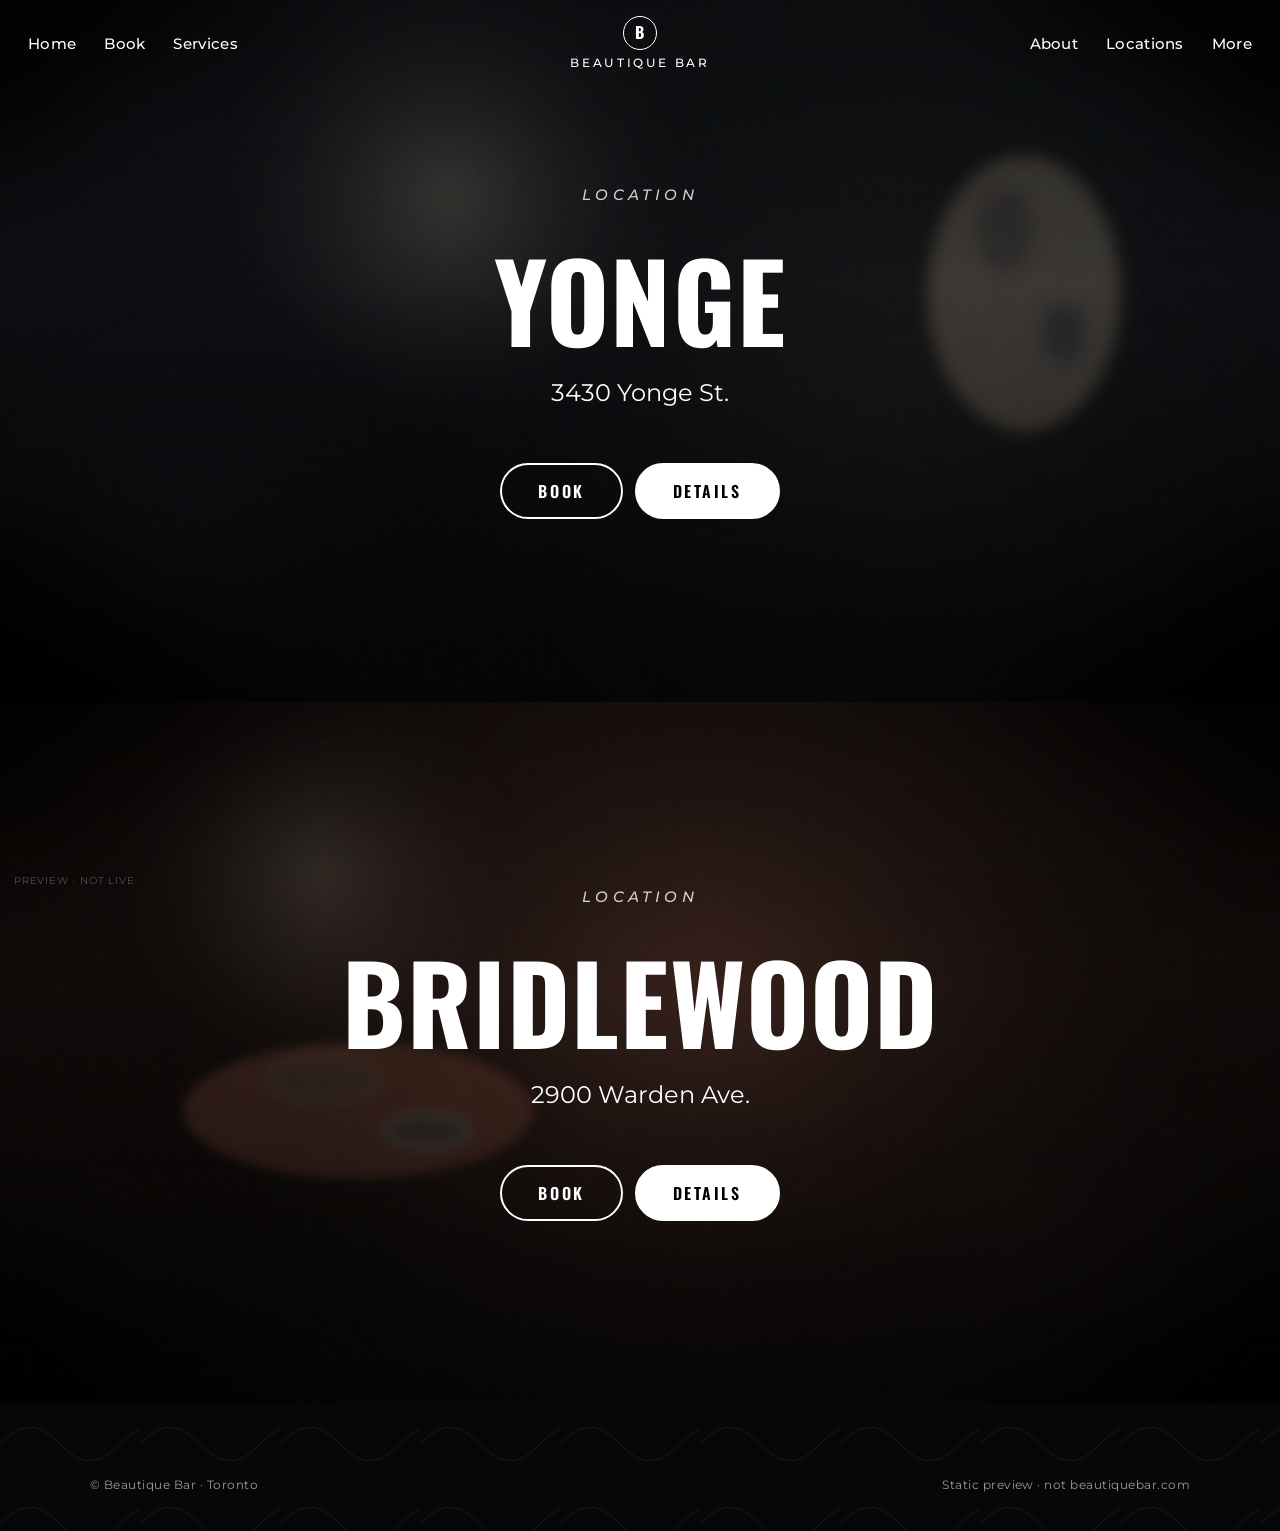
==== commit 90e3b1a9: "Rebuild preview homepage in Nomé full-bleed format. Replace the Fora-dark SaaS layout with sequentia" ====
--- a/locations/index.html
+++ b/locations/index.html
@@ -8,75 +8,74 @@
   <meta name="robots" content="noindex, nofollow" />
   <link rel="preconnect" href="https://fonts.googleapis.com" />
   <link rel="preconnect" href="https://fonts.gstatic.com" crossorigin />
-  <link href="https://fonts.googleapis.com/css2?family=Inter:ital,opsz,wght@0,14..32,100..900;1,14..32,100..900&amp;display=swap" rel="stylesheet" />
+  <link href="https://fonts.googleapis.com/css2?family=Montserrat:ital,wght@0,400;0,500;0,600;0,700;1,400;1,500;1,600&amp;family=Oswald:wght@500;600;700&amp;display=swap" rel="stylesheet" />
   <link rel="stylesheet" href="../styles.css" />
 </head>
 <body>
   <header class="site-header" data-header>
-    <div class="container header-inner">
-      <a class="logo" href="../index.html" aria-label="Beautique Bar home">
-        <span class="logo-mark">B</span>
-        <span class="logo-word">Beautique<span>.</span></span>
+    <div class="header-bar">
+      <nav class="nav-left" aria-label="Primary">
+        <a href="../index.html">Home</a>
+        <a href="#studios" data-open-sheet>Book</a>
+        <a href="../index.html#services">Services</a>
+      </nav>
+      <a class="brand" href="../index.html" aria-label="Beautique Bar home">
+        <span class="brand-mark">B</span>
+        <span class="brand-name">Beautique Bar</span>
       </a>
-      <nav class="nav-desktop" aria-label="Primary">
-        <a href="../index.html#services">Services</a>
-        <a href="index.html">Locations</a>
+      <nav class="nav-right" aria-label="Secondary">
+        <a href="../about.html">About</a>
+        <a class="is-active" href="index.html">Locations</a>
+        <a href="https://www.instagram.com/beautiquebar88/" target="_blank" rel="noopener">More</a>
       </nav>
-      <div class="nav-actions">
-        <a class="btn btn-primary btn-sm" href="#studios" data-open-sheet>Book</a>
-      </div>
       <button class="nav-toggle" type="button" aria-label="Open menu" aria-expanded="false" data-nav-toggle>
         <span></span><span></span><span></span>
       </button>
     </div>
-    <nav class="nav-mobile container" aria-label="Mobile" data-nav-mobile>
-      <a href="../index.html#services">Services</a>
-      <a href="index.html">Locations</a>
+    <nav class="nav-mobile" aria-label="Mobile" data-nav-mobile>
+      <a href="../index.html">Home</a>
       <a href="#studios" data-open-sheet>Book</a>
+      <a href="yonge/index.html">Yonge</a>
+      <a href="warden/index.html">Bridlewood</a>
     </nav>
   </header>
 
-  <main>
-    <section class="page-hero">
-      <div class="container">
-        <p class="eyebrow-pill">Toronto · two studios</p>
-        <h1>Choose a studio</h1>
-        <p class="lead">Yonge &amp; York Mills or Beautique at Bridlewood Mall. Same brand — book the chair that is closer.</p>
+  <main id="studios">
+    <section class="bleed page-hero">
+      <div class="bleed-media">
+        <img class="bleed-poster" src="../media/yonge.jpg" alt="" />
+        <div class="bleed-shade bleed-shade--heavy"></div>
+      </div>
+      <div class="bleed-copy">
+        <p class="eyebrow">Location</p>
+        <h1 class="display-lg">Yonge</h1>
+        <p class="lede">3430 Yonge St.</p>
+        <div class="btn-row">
+          <a class="btn btn-outline" href="https://www.fresha.com/a/beautique-bar-on-yonge-toronto-3430-yonge-street-e0fzhnga/booking?menu=true" target="_blank" rel="noopener">Book</a>
+          <a class="btn btn-fill" href="yonge/index.html">Details</a>
+        </div>
       </div>
     </section>
 
-    <section class="section" id="studios">
-      <div class="container loc-grid">
-        <article class="loc-card">
-          <p class="kicker">Yonge &amp; York Mills</p>
-          <h3>Beautique Bar on Yonge</h3>
-          <address>
-            3430 Yonge St, Toronto, ON M4N 2M9<br />
-            <a class="link" href="tel:+14164847788">416-484-7788</a>
-          </address>
-          <div class="btn-row">
-            <a class="btn btn-primary" href="https://www.fresha.com/a/beautique-bar-on-yonge-toronto-3430-yonge-street-e0fzhnga/booking?menu=true" target="_blank" rel="noopener">Book Yonge</a>
-            <a class="btn btn-secondary" href="yonge/index.html">Details</a>
-          </div>
-        </article>
-        <article class="loc-card">
-          <p class="kicker">Bridlewood Mall</p>
-          <h3>Beautique at Bridlewood</h3>
-          <address>
-            2900 Warden Ave, 2nd Floor by Library<br />
-            <a class="link" href="tel:+16477705232">647-770-5232</a>
-          </address>
-          <div class="btn-row">
-            <a class="btn btn-primary" href="https://www.fresha.com/book-now/nails-for-you-m7weksrj/all-offer?share&amp;pId=32159" target="_blank" rel="noopener">Book Bridlewood</a>
-            <a class="btn btn-secondary" href="warden/index.html">Details</a>
-          </div>
-        </article>
+    <section class="bleed page-hero">
+      <div class="bleed-media">
+        <img class="bleed-poster" src="../media/bridlewood.jpg" alt="" />
+        <div class="bleed-shade bleed-shade--heavy"></div>
+      </div>
+      <div class="bleed-copy">
+        <p class="eyebrow">Location</p>
+        <h2 class="display-lg">Bridlewood</h2>
+        <p class="lede">2900 Warden Ave.</p>
+        <div class="btn-row">
+          <a class="btn btn-outline" href="https://www.fresha.com/book-now/nails-for-you-m7weksrj/all-offer?share&amp;pId=32159" target="_blank" rel="noopener">Book</a>
+          <a class="btn btn-fill" href="warden/index.html">Details</a>
+        </div>
       </div>
     </section>
   </main>
 
   <footer class="site-footer">
-    <div class="container footer-bottom" style="border: 0; padding-top: 0;">
+    <div class="footer-bottom" style="border: 0; padding-top: 0;">
       <span>© Beautique Bar · Toronto</span>
       <span>Static preview · not beautiquebar.com</span>
     </div>
--- a/styles.css
+++ b/styles.css
@@ -1,154 +1,75 @@
-/* Beautique Bar — Fora-inspired dark preview
-   Palette and type from fora.so visual audit. Salon copy only. */
+/* Beautique Bar — Nomé-format preview
+   Full-bleed media, oversized geometric sans, sequential location panels.
+   Format from nomeizakaya.com — salon content only. */
 
 :root {
-  --bg-root: #000912;
-  --bg: #000000;
-  --ivory: #fff3f0;
+  --black: #000000;
   --white: #ffffff;
-  --text: #ffffff;
-  --text-80: #ffffffcc;
-  --text-65: #ffffffa6;
-  --line: #ffffff1a;
-  --line-25: #ffffff40;
-  --card: rgb(15 15 15 / 85%);
-  --card-raised: rgb(23 23 23 / 85%);
-  --card-active: rgb(38 38 38 / 85%);
-  --cta: #ffffffcc;
-  --cta-ghost: #ffffff1a;
-  --ink: #0a0a0a;
-  --rose: #d39794;
-  --mid: #353f44;
-  --char: #1b2228;
-  --radius-card: 24px;
-  --radius-inner: 16px;
-  --radius-pill: 9999px;
-  --max: 1080px;
-  --header-h: 72px;
-  --font: Inter, "Inter Display", system-ui, sans-serif;
-  --font-display: "Inter Display", Inter, system-ui, sans-serif;
+  --cream: #f3eee6;
+  --cream-deep: #e8dfd2;
+  --ink: #111111;
+  --ink-70: #111111b3;
+  --muted: #ffffffcc;
+  --muted-2: #ffffff99;
+  --line: #ffffff33;
+  --accent: #c4a07a;
+  --club: #5c2a30;
+  --font-display: Oswald, Futura, "Futura PT", Montserrat, sans-serif;
+  --font-body: Montserrat, Futura, system-ui, sans-serif;
+  --header-h: 88px;
+  --ease: 0.28s ease;
 }
 
 *,
 *::before,
-*::after {
-  box-sizing: border-box;
-}
-
-html {
-  scroll-behavior: smooth;
-}
+*::after { box-sizing: border-box; }
+
+html { scroll-behavior: smooth; }
 
 @media (prefers-reduced-motion: reduce) {
   html { scroll-behavior: auto; }
   *,
   *::before,
-  *::after {
-    animation: none !important;
-    transition: none !important;
-  }
+  *::after { animation: none !important; transition: none !important; }
 }
 
 body {
   margin: 0;
   min-height: 100%;
-  font-family: var(--font);
-  font-size: 14px;
-  line-height: 21px;
-  letter-spacing: -0.28px;
-  font-optical-sizing: auto;
-  color: var(--text);
-  background: var(--bg-root);
+  font-family: var(--font-body);
+  font-size: 16px;
+  line-height: 1.55;
+  color: var(--white);
+  background: var(--black);
   -webkit-font-smoothing: antialiased;
 }
 
-img {
-  max-width: 100%;
-  display: block;
-  height: auto;
-}
-
-a {
-  color: inherit;
-  text-decoration: none;
-}
-
-a:hover {
-  color: var(--ivory);
-}
-
-button {
-  font-family: inherit;
-  cursor: pointer;
-}
-
-h1, h2, h3, h4 {
-  margin: 0 0 0.4em;
-  font-weight: 400;
-  letter-spacing: -0.04em;
-  color: var(--ivory);
-}
-
-h1 {
+img, video { max-width: 100%; display: block; }
+img { height: auto; }
+a { color: inherit; text-decoration: none; }
+button { font-family: inherit; cursor: pointer; background: none; border: 0; color: inherit; }
+
+h1, h2, h3 {
+  margin: 0;
   font-family: var(--font-display);
-  font-size: clamp(36px, 9vw, 56px);
-  line-height: 1.3;
-  letter-spacing: -2.24px;
-  font-weight: 400;
-}
-
-h2 {
-  font-size: clamp(28px, 5.5vw, 40px);
-  line-height: 1.35;
-  letter-spacing: -1.6px;
-  font-weight: 500;
-  color: var(--white);
-}
-
-h3 {
-  font-family: var(--font-display);
-  font-size: clamp(22px, 3.5vw, 36px);
-  line-height: 1.35;
-  letter-spacing: -1.08px;
-  font-weight: 400;
+  font-weight: 700;
+  text-transform: uppercase;
+  letter-spacing: 0.01em;
+  line-height: 0.92;
 }
 
 p { margin: 0 0 1em; }
 p:last-child { margin-bottom: 0; }
 
-.container {
-  width: min(100% - 2rem, var(--max));
-  margin-inline: auto;
-}
-
-.muted { color: var(--text-80); }
-.meta { color: var(--text-65); font-size: 12px; line-height: 18px; font-weight: 500; }
-
-.link {
-  color: var(--ivory);
-  text-decoration: underline;
-  text-underline-offset: 3px;
-}
-
-code {
-  font-size: 12px;
-  color: var(--text-80);
-}
-
-/* —— Preview badge —— */
-.preview-badge {
-  position: fixed;
-  right: 16px;
-  bottom: 16px;
-  z-index: 80;
-  padding: 6px 12px;
-  border-radius: var(--radius-pill);
-  background: var(--cta-ghost);
-  border: 1px solid var(--line);
-  color: var(--text-65);
-  font-size: 11px;
-  letter-spacing: 0;
-  backdrop-filter: blur(12px);
+.sr-only {
+  position: absolute;
+  width: 1px;
+  height: 1px;
+  padding: 0;
+  margin: -1px;
+  overflow: hidden;
+  clip: rect(0, 0, 0, 0);
+  border: 0;
 }
 
 /* —— Buttons —— */
@@ -156,147 +77,195 @@
   display: inline-flex;
   align-items: center;
   justify-content: center;
-  gap: 8px;
-  min-height: 48px;
+  min-height: 56px;
+  padding: 0 36px;
+  border-radius: 999px;
+  font-family: var(--font-display);
+  font-size: 16px;
+  font-weight: 600;
+  letter-spacing: 0.16em;
+  text-transform: uppercase;
+  white-space: nowrap;
+  transition: background var(--ease), color var(--ease), border-color var(--ease), transform var(--ease);
+}
+
+.btn-fill {
+  background: var(--white);
+  color: var(--black);
+  border: 2px solid var(--white);
+}
+
+.btn-fill:hover { background: var(--cream); border-color: var(--cream); color: var(--black); }
+
+.btn-outline {
+  background: transparent;
+  color: var(--white);
+  border: 2px solid var(--white);
+}
+
+.btn-outline:hover { background: var(--white); color: var(--black); }
+
+.btn-dark {
+  background: var(--white);
+  color: var(--club);
+  border: 2px solid var(--white);
+}
+
+.btn-dark:hover { background: var(--cream); border-color: var(--cream); color: var(--black); }
+
+.btn-sm {
+  min-height: 44px;
   padding: 0 22px;
-  border: 1px solid transparent;
-  border-radius: var(--radius-pill);
   font-size: 14px;
-  line-height: 21px;
+}
+
+.btn-row {
+  display: flex;
+  flex-wrap: wrap;
+  gap: 12px;
+  justify-content: center;
+}
+
+/* —— Header: transparent → solid black —— */
+.site-header {
+  position: fixed;
+  inset: 0 0 auto;
+  z-index: 50;
+  color: var(--white);
+  background: transparent;
+}
+
+.site-header.is-scrolled {
+  background: var(--black);
+}
+
+.header-bar {
+  display: grid;
+  grid-template-columns: 1fr auto 1fr;
+  align-items: center;
+  min-height: var(--header-h);
+  padding: 0 28px;
+  gap: 16px;
+}
+
+.nav-left,
+.nav-right {
+  display: none;
+  align-items: center;
+  gap: 28px;
+}
+
+.nav-right { justify-content: flex-end; }
+
+.nav-left a,
+.nav-right a,
+.nav-dd > button {
+  font-family: var(--font-body);
+  font-size: 15px;
   font-weight: 500;
-  letter-spacing: -0.2px;
-  white-space: nowrap;
-  transition: background 0.2s ease, color 0.2s ease, border-color 0.2s ease, transform 0.2s ease;
-}
-
-.btn:hover { color: inherit; }
-
-.btn-primary {
-  background: var(--cta);
-  color: var(--ink);
-}
-
-.btn-primary:hover {
-  background: var(--white);
-  color: var(--ink);
-}
-
-.btn-secondary {
-  background: var(--cta-ghost);
-  color: var(--white);
-  border-color: var(--line);
-}
-
-.btn-secondary:hover {
-  background: rgb(255 255 255 / 16%);
-  color: var(--white);
-}
-
-.btn-sm {
-  min-height: 36px;
-  padding: 0 16px;
+  letter-spacing: 0.02em;
+  color: var(--white);
+}
+
+.nav-left a.is-active,
+.nav-mobile a.is-active { color: var(--accent); }
+
+.nav-dd { position: relative; }
+
+.nav-dd > button {
+  display: inline-flex;
+  align-items: center;
+  gap: 6px;
+  padding: 0;
+}
+
+.nav-dd > button::after {
+  content: "";
+  width: 0;
+  height: 0;
+  border-left: 4px solid transparent;
+  border-right: 4px solid transparent;
+  border-top: 5px solid currentColor;
+  opacity: 0.8;
+}
+
+.nav-dd-menu {
+  position: absolute;
+  top: calc(100% + 14px);
+  left: 50%;
+  transform: translateX(-50%) translateY(6px);
+  min-width: 220px;
+  padding: 10px 0;
+  background: var(--black);
+  border: 1px solid var(--line);
+  opacity: 0;
+  visibility: hidden;
+  transition: opacity var(--ease), transform var(--ease), visibility var(--ease);
+  z-index: 20;
+}
+
+.nav-dd:hover .nav-dd-menu,
+.nav-dd.is-open .nav-dd-menu {
+  opacity: 1;
+  visibility: visible;
+  transform: translateX(-50%) translateY(0);
+}
+
+.nav-dd-menu a {
+  display: block;
+  padding: 10px 18px;
   font-size: 13px;
-}
-
-.btn-row {
-  display: flex;
-  flex-wrap: wrap;
-  gap: 10px;
-}
-
-/* —— Header —— */
-.site-header {
-  position: sticky;
-  top: 0;
-  z-index: 40;
-  background: transparent;
-  transition: background 0.25s ease, backdrop-filter 0.25s ease, border-color 0.25s ease;
-  border-bottom: 1px solid transparent;
-}
-
-.site-header.is-scrolled {
-  background: rgb(0 9 18 / 72%);
-  backdrop-filter: blur(18px);
-  border-bottom-color: var(--line);
-}
-
-.header-inner {
-  display: flex;
-  align-items: center;
-  justify-content: space-between;
-  min-height: var(--header-h);
-  gap: 16px;
-}
-
-.logo {
-  display: flex;
-  align-items: center;
-  gap: 10px;
-  color: var(--ivory);
-  flex-shrink: 0;
-}
-
-.logo:hover { color: var(--ivory); }
-
-.logo-mark {
-  width: 32px;
-  height: 32px;
+  letter-spacing: 0.04em;
+  text-transform: uppercase;
+  color: var(--muted);
+}
+
+.nav-dd-menu a:hover { color: var(--white); }
+
+.brand {
+  display: flex;
+  flex-direction: column;
+  align-items: center;
+  gap: 4px;
+  color: var(--white);
+  justify-self: center;
+}
+
+.brand-mark {
+  width: 34px;
+  height: 34px;
+  border: 1.5px solid var(--white);
   border-radius: 50%;
   display: grid;
   place-items: center;
-  background: #111;
-  border: 1px solid var(--line-25);
-  font-size: 14px;
+  font-family: var(--font-display);
+  font-size: 16px;
+  font-weight: 700;
+  letter-spacing: 0.04em;
+}
+
+.brand-name {
+  font-family: var(--font-body);
+  font-size: 12px;
   font-weight: 500;
-  letter-spacing: -0.4px;
-}
-
-.logo-word {
-  font-size: 18px;
-  font-weight: 500;
-  letter-spacing: -0.6px;
-}
-
-.logo-word span {
-  font-weight: 400;
-  color: var(--text-80);
-}
-
-.nav-desktop {
-  display: none;
-  align-items: center;
-  gap: 28px;
-}
-
-.nav-desktop a {
-  color: var(--text-80);
-  font-size: 14px;
-}
-
-.nav-desktop a:hover { color: var(--white); }
-
-.nav-actions {
-  display: none;
-  align-items: center;
-  gap: 8px;
+  letter-spacing: 0.22em;
+  text-transform: uppercase;
 }
 
 .nav-toggle {
   display: flex;
   flex-direction: column;
   justify-content: center;
-  gap: 5px;
+  gap: 6px;
   width: 40px;
   height: 40px;
-  padding: 0;
-  background: var(--cta-ghost);
-  border: 1px solid var(--line);
-  border-radius: var(--radius-pill);
+  justify-self: end;
+  grid-column: 3;
 }
 
 .nav-toggle span {
   display: block;
-  width: 14px;
+  width: 20px;
   height: 1.5px;
   margin-inline: auto;
   background: var(--white);
@@ -305,493 +274,445 @@
 .nav-mobile {
   display: none;
   flex-direction: column;
-  padding: 8px 0 20px;
+  padding: 8px 28px 28px;
   gap: 4px;
-  border-top: 1px solid var(--line);
+  background: var(--black);
 }
 
 .nav-mobile.open { display: flex; }
 
 .nav-mobile a {
   padding: 12px 0;
-  color: var(--text-80);
-  font-size: 16px;
-}
-
-@media (min-width: 900px) {
-  .nav-desktop { display: flex; }
-  .nav-actions { display: flex; }
+  font-size: 18px;
+  letter-spacing: 0.06em;
+  text-transform: uppercase;
+  border-bottom: 1px solid #ffffff14;
+}
+
+@media (min-width: 980px) {
+  .nav-left,
+  .nav-right { display: flex; }
   .nav-toggle { display: none; }
   .nav-mobile { display: none !important; }
-
-  .header-inner {
-    display: grid;
-    grid-template-columns: 1fr auto 1fr;
+}
+
+/* —— Bleed media —— */
+.bleed {
+  position: relative;
+  min-height: 100vh;
+  min-height: 100dvh;
+  display: flex;
+  align-items: center;
+  justify-content: center;
+  overflow: hidden;
+  color: var(--white);
+  text-align: center;
+}
+
+.bleed--tall { min-height: 92vh; }
+
+.bleed-media,
+.bleed-poster,
+.bleed-video {
+  position: absolute;
+  inset: 0;
+  width: 100%;
+  height: 100%;
+}
+
+.bleed-poster,
+.bleed-video {
+  object-fit: cover;
+  object-position: center;
+}
+
+.bleed-video { z-index: 1; }
+.bleed-video.is-missing { display: none; }
+
+.bleed-poster--mobile,
+.bleed-video--mobile { display: none; }
+
+.bleed-shade {
+  position: absolute;
+  inset: 0;
+  z-index: 2;
+  background:
+    linear-gradient(180deg, rgb(0 0 0 / 42%) 0%, rgb(0 0 0 / 22%) 38%, rgb(0 0 0 / 45%) 100%);
+  pointer-events: none;
+}
+
+.bleed-shade--heavy {
+  background:
+    linear-gradient(180deg, rgb(0 0 0 / 50%) 0%, rgb(0 0 0 / 30%) 40%, rgb(0 0 0 / 62%) 100%);
+}
+
+.bleed-copy {
+  position: relative;
+  z-index: 3;
+  width: min(1100px, calc(100% - 40px));
+  display: flex;
+  flex-direction: column;
+  align-items: center;
+  gap: 28px;
+}
+
+.bleed-copy--right {
+  align-items: flex-end;
+  text-align: right;
+  margin-left: auto;
+  width: min(640px, calc(100% - 48px));
+}
+
+.eyebrow {
+  font-family: var(--font-body);
+  font-size: 15px;
+  font-style: italic;
+  font-weight: 500;
+  letter-spacing: 0.28em;
+  text-transform: uppercase;
+  color: var(--muted);
+}
+
+.display-xl {
+  font-size: clamp(52px, 12vw, 168px);
+}
+
+.display-lg {
+  font-size: clamp(44px, 9vw, 108px);
+}
+
+.display-md {
+  font-size: clamp(36px, 6vw, 72px);
+}
+
+.lede {
+  max-width: 36ch;
+  font-size: clamp(18px, 2.1vw, 24px);
+  line-height: 1.45;
+  font-weight: 400;
+  color: var(--white);
+}
+
+.lede--ink {
+  color: var(--ink);
+}
+
+@media (max-width: 767px) {
+  .bleed-poster--desktop,
+  .bleed-video--desktop { display: none; }
+  .bleed-poster--mobile,
+  .bleed-video--mobile { display: block; }
+  .bleed-copy--right {
+    align-items: center;
+    text-align: center;
+    margin-left: 0;
   }
-
-  .nav-desktop { justify-content: center; }
-  .nav-actions { justify-content: flex-end; }
-}
-
-/* —— Hero —— */
-.hero {
-  position: relative;
-  padding: 48px 0 32px;
+}
+
+/* —— Hero rotate —— */
+.hero-rotate {
+  position: relative;
+  min-height: 1.05em;
+  width: 100%;
+}
+
+.hero-word {
+  display: block;
+  position: absolute;
+  inset: 0;
+  opacity: 0;
+  transform: translateY(12px);
+  transition: opacity 0.55s ease, transform 0.55s ease;
+  pointer-events: none;
+}
+
+.hero-word.is-active {
+  position: relative;
+  opacity: 1;
+  transform: none;
+  pointer-events: auto;
+}
+
+@media (prefers-reduced-motion: reduce) {
+  .hero-word { transition: none; }
+}
+
+/* —— Story —— */
+.story {
+  position: relative;
+  min-height: 100vh;
+  display: flex;
+  align-items: center;
+  justify-content: center;
   overflow: hidden;
-}
-
-.hero::before {
+  background: var(--cream);
+  color: var(--ink);
+  text-align: center;
+}
+
+.story::before {
   content: "";
   position: absolute;
   inset: 0;
-  background:
-    radial-gradient(ellipse 90% 70% at 50% 100%, #d39794 0%, #353f44 36%, #1b2228 58%, transparent 74%);
+  background-image: url("data:image/svg+xml,%3Csvg xmlns='http://www.w3.org/2000/svg' width='120' height='120'%3E%3Cpath fill='none' stroke='%23c9b8a4' stroke-opacity='.28' stroke-width='.7' d='M10 60a50 50 0 0 1 100 0a50 50 0 0 1-100 0m20 0a30 30 0 0 1 60 0a30 30 0 0 1-60 0'/%3E%3C/svg%3E");
+  opacity: 0.55;
   pointer-events: none;
 }
 
-.hero-inner {
-  position: relative;
+.story-edge {
+  position: absolute;
+  width: min(28vw, 340px);
+  aspect-ratio: 3 / 4;
+  object-fit: cover;
+  pointer-events: none;
+}
+
+.story-edge-a { top: 6%; left: 0; }
+.story-edge-b { top: 10%; right: 0; }
+.story-edge-c { bottom: 0; right: 8%; width: min(22vw, 260px); }
+
+.story-copy {
+  position: relative;
+  z-index: 2;
+  width: min(820px, calc(100% - 40px));
   display: flex;
   flex-direction: column;
   align-items: center;
+  gap: 28px;
+  padding: 120px 0;
+}
+
+.story-copy .lede { max-width: 28ch; }
+
+/* —— Club / loyalty —— */
+.club {
+  min-height: 78vh;
+  display: flex;
+  align-items: center;
+  justify-content: center;
   text-align: center;
-  gap: 20px;
-}
-
-.eyebrow-pill {
-  display: inline-flex;
-  align-items: center;
-  min-height: 32px;
-  padding: 0 14px;
-  border-radius: var(--radius-pill);
-  background: var(--cta-ghost);
-  border: 1px solid var(--line);
-  color: var(--text-80);
-  font-size: 13px;
-}
-
-.hero h1 {
-  max-width: 16ch;
-  margin: 0;
-}
-
-.hero-lead {
-  max-width: 38rem;
-  color: var(--text-80);
-  font-size: 16px;
-  line-height: 24px;
-}
-
-.hero .btn-row {
-  justify-content: center;
-  margin-top: 8px;
-}
-
-.hero-stage {
-  position: relative;
-  width: min(100%, 920px);
-  margin-top: 48px;
-  min-height: 280px;
-  border-radius: 28px 28px 0 0;
+  background: var(--club);
+  color: var(--white);
+  padding: 96px 20px;
+}
+
+.club-inner {
+  width: min(780px, 100%);
+  display: flex;
+  flex-direction: column;
+  align-items: center;
+  gap: 28px;
+}
+
+.club .lede { max-width: 34ch; }
+
+/* —— Social —— */
+.social {
+  background: var(--black);
+  padding: 72px 20px 80px;
+}
+
+.social-head {
+  text-align: center;
+  margin-bottom: 36px;
+}
+
+.social-handle {
+  font-family: var(--font-body);
+  font-size: 15px;
+  letter-spacing: 0.18em;
+  text-transform: uppercase;
+  color: var(--muted);
+}
+
+.social-grid {
+  display: grid;
+  grid-template-columns: 1fr;
+  gap: 14px;
+  width: min(1280px, 100%);
+  margin: 0 auto 36px;
+}
+
+.reel {
+  position: relative;
+  display: block;
+  aspect-ratio: 4 / 5;
   overflow: hidden;
-  border: 1px solid var(--line);
-  border-bottom: 0;
-  background:
-    radial-gradient(ellipse at 70% 10%, rgb(211 151 148 / 35%), transparent 42%),
-    radial-gradient(ellipse at 20% 90%, rgb(53 63 68 / 80%), transparent 50%),
-    linear-gradient(180deg, #171a1d, #0b0d10);
-  box-shadow: 0 30px 80px rgb(0 0 0 / 45%);
-}
-
-.hero-stage-inner {
-  position: relative;
-  z-index: 1;
-  padding: 22px 22px 32px;
-  text-align: left;
-}
-
-.mock-chrome {
-  display: flex;
-  align-items: center;
-  justify-content: space-between;
-  gap: 12px;
-  color: var(--text-65);
-  font-size: 13px;
-  margin-bottom: 28px;
-}
-
-.mock-dots {
-  display: flex;
-  gap: 6px;
-}
-
-.mock-dots i {
-  width: 8px;
-  height: 8px;
-  border-radius: 50%;
-  background: rgb(255 255 255 / 16%);
-  display: block;
-}
-
-.mock-card {
-  max-width: 360px;
-  padding: 22px;
-  border-radius: var(--radius-inner);
-  background: var(--card);
-  border: 1px solid var(--line);
-}
-
-.mock-card h3 {
-  font-size: 22px;
-  margin-bottom: 8px;
-}
-
-.mock-card p {
-  color: var(--text-80);
-  margin-bottom: 16px;
-}
-
-.ph-label {
-  position: absolute;
-  right: 16px;
-  bottom: 14px;
+  background: #111;
+}
+
+.reel img {
+  width: 100%;
+  height: 100%;
+  object-fit: cover;
+  transition: transform 0.5s ease, filter 0.5s ease;
+}
+
+.reel:hover img { transform: scale(1.04); filter: brightness(0.55); }
+
+.reel-play {
+  position: absolute;
+  inset: 0;
+  display: grid;
+  place-items: center;
   z-index: 2;
-  color: var(--text-65);
-  font-size: 11px;
-}
-
-@media (min-width: 768px) {
-  .hero { padding: 72px 0 0; }
-  .hero-stage { min-height: 420px; margin-top: 72px; }
-  .hero-stage-inner { padding: 28px 32px 48px; }
-}
-
-/* —— Sections —— */
-.section {
-  position: relative;
-  padding: 72px 0;
-  background: var(--bg);
-}
-
-.section-soft { background: var(--bg-root); }
-
-.split-head {
-  display: grid;
-  gap: 16px;
-  margin-bottom: 40px;
-}
-
-.split-head h2 { margin: 0; max-width: 16ch; }
-.split-head p {
-  color: var(--text-80);
-  max-width: 38rem;
-}
-
-@media (min-width: 860px) {
-  .section { padding: 112px 0; }
-  .split-head {
-    grid-template-columns: 1fr 1fr;
-    gap: 48px;
-    align-items: end;
-    margin-bottom: 56px;
-  }
-}
-
-/* —— Location cards —— */
-.loc-grid {
-  display: grid;
-  gap: 16px;
-}
-
-@media (min-width: 760px) {
-  .loc-grid { grid-template-columns: 1fr 1fr; gap: 20px; }
-}
-
-.loc-card {
-  display: flex;
-  flex-direction: column;
-  gap: 18px;
-  padding: 28px;
-  border-radius: var(--radius-card);
-  background: var(--card);
-  border: 1px solid var(--line);
-  min-height: 100%;
-}
-
-.loc-card h3 { margin: 0; }
-.loc-card .kicker {
-  color: var(--text-65);
+  pointer-events: none;
+}
+
+.reel-play::before {
+  content: "";
+  width: 0;
+  height: 0;
+  border-style: solid;
+  border-width: 16px 0 16px 26px;
+  border-color: transparent transparent transparent #fff;
+  filter: drop-shadow(0 2px 10px rgb(0 0 0 / 45%));
+}
+
+.reel-cap {
+  position: absolute;
+  left: 0;
+  right: 0;
+  bottom: 0;
+  z-index: 3;
+  padding: 14px 12px 12px;
+  background: linear-gradient(180deg, transparent, rgb(0 0 0 / 72%));
   font-size: 12px;
-  font-weight: 500;
-}
-
-.loc-card address {
-  font-style: normal;
-  color: var(--text-80);
-  line-height: 1.6;
-}
-
-.loc-card a.link {
-  color: var(--ivory);
-  text-decoration: underline;
-  text-underline-offset: 3px;
-}
-
-.loc-card .btn-row { margin-top: auto; }
-
-/* —— Tabs / services —— */
-.tabs {
-  display: flex;
-  flex-wrap: wrap;
-  justify-content: center;
-  gap: 8px;
-  margin-bottom: 24px;
-}
-
-.tab {
-  min-height: 40px;
-  padding: 0 18px;
-  border-radius: var(--radius-pill);
-  border: 1px solid transparent;
-  background: transparent;
-  color: var(--text-80);
-  font-size: 14px;
-}
-
-.tab:hover,
-.tab[aria-selected="true"] {
-  background: var(--white);
-  color: var(--ink);
-}
-
-.showcase {
-  border-radius: var(--radius-card);
-  overflow: hidden;
-  border: 1px solid var(--line);
-  background: var(--card-raised);
-}
-
-.showcase-visual {
-  min-height: 240px;
-  position: relative;
-  display: grid;
-  place-items: end start;
-  padding: 24px;
-}
-
-.showcase-visual.nails {
-  background:
-    radial-gradient(circle at 78% 18%, rgb(211 151 148 / 55%), transparent 36%),
-    radial-gradient(circle at 18% 82%, rgb(27 34 40 / 90%), transparent 48%),
-    linear-gradient(160deg, #2a2426, #0b0d10);
-}
-
-.showcase-visual.pedicures {
-  background:
-    radial-gradient(circle at 22% 20%, rgb(211 151 148 / 40%), transparent 40%),
-    radial-gradient(circle at 80% 70%, rgb(53 63 68 / 80%), transparent 45%),
-    linear-gradient(200deg, #1c1818, #090b0e);
-}
-
-.showcase-visual.lashes {
-  background:
-    radial-gradient(circle at 60% 30%, rgb(255 243 240 / 18%), transparent 36%),
-    radial-gradient(circle at 30% 80%, rgb(211 151 148 / 28%), transparent 42%),
-    linear-gradient(180deg, #16181c, #07080a);
-}
-
-.showcase-visual.skin {
-  background:
-    radial-gradient(circle at 50% 80%, rgb(211 151 148 / 50%), transparent 46%),
-    radial-gradient(circle at 80% 10%, rgb(53 63 68 / 70%), transparent 40%),
-    linear-gradient(180deg, #1b2228, #0a0c0e);
-}
-
-.showcase-copy {
-  padding: 28px;
-}
-
-.showcase-copy p { color: var(--text-80); max-width: 42rem; }
-
-.panel[hidden] { display: none !important; }
-
-@media (min-width: 860px) {
-  .showcase-visual { min-height: 380px; }
-  .showcase-copy { padding: 36px; }
-}
-
-/* —— Quotes —— */
-.quote-grid {
-  display: grid;
-  gap: 14px;
-}
+  line-height: 1.4;
+  color: var(--muted);
+}
+
+.social-follow { text-align: center; }
 
 @media (min-width: 720px) {
-  .quote-grid { grid-template-columns: 1fr 1fr; }
-}
-
-@media (min-width: 1080px) {
-  .quote-grid { grid-template-columns: 1fr 1fr 1fr; }
-}
-
-.quote-card {
-  padding: 24px;
-  border-radius: var(--radius-inner);
-  background: var(--card);
-  border: 1px solid var(--line);
-}
-
-.quote-card blockquote {
-  margin: 0 0 16px;
-  color: var(--ivory);
-  font-size: 16px;
-  line-height: 24px;
-}
-
-.quote-card cite {
-  font-style: normal;
-  color: var(--text-65);
-  font-size: 12px;
-  font-weight: 500;
-}
-
-/* —— Closing CTA —— */
-.closing {
-  position: relative;
-  text-align: center;
-  padding: 96px 0;
-  overflow: hidden;
-  background: var(--bg);
-}
-
-.closing::before {
-  content: "";
-  position: absolute;
-  inset: 0;
-  background: radial-gradient(ellipse 80% 70% at 50% 100%, #d39794 0%, #353f44 32%, #1b2228 55%, transparent 72%);
-  pointer-events: none;
-}
-
-.closing .container { position: relative; }
-.closing h2 {
-  max-width: 16ch;
-  margin: 0 auto 16px;
-  color: var(--ivory);
-}
-
-.closing p {
-  color: var(--text-80);
-  max-width: 32rem;
-  margin: 0 auto 28px;
-}
-
-.closing .btn-row { justify-content: center; }
+  .social-grid { grid-template-columns: 1fr 1fr; }
+}
+
+@media (min-width: 1100px) {
+  .social-grid { grid-template-columns: repeat(4, 1fr); gap: 16px; }
+}
 
 /* —— Footer —— */
 .site-footer {
-  background: var(--bg);
-  border-top: 1px solid var(--line);
-  padding: 56px 0 28px;
-  color: var(--text-80);
+  position: relative;
+  background: #070707;
+  padding: 72px 28px 36px;
+  color: var(--muted);
+  overflow: hidden;
+}
+
+.site-footer::before {
+  content: "";
+  position: absolute;
+  inset: 0;
+  background-image: url("data:image/svg+xml,%3Csvg xmlns='http://www.w3.org/2000/svg' width='140' height='80'%3E%3Cpath fill='none' stroke='%23ffffff' stroke-opacity='.07' d='M0 40c20-22 40-22 60 0s40 22 60 0 40-22 60 0'/%3E%3C/svg%3E");
+  pointer-events: none;
 }
 
 .footer-grid {
+  position: relative;
   display: grid;
-  gap: 32px;
-  margin-bottom: 40px;
-}
-
-@media (min-width: 800px) {
-  .footer-grid { grid-template-columns: 1.3fr 1fr 1fr 1fr; gap: 28px; }
-}
-
-.site-footer h4 {
-  color: var(--text-65);
-  font-family: var(--font);
-  font-size: 12px;
-  font-weight: 500;
-  letter-spacing: 0;
+  gap: 40px;
+  width: min(1100px, 100%);
+  margin: 0 auto 48px;
+}
+
+.footer-grid h4 {
   margin: 0 0 14px;
-}
-
-.site-footer a:hover { color: var(--white); }
-
-.footer-brand .logo-word {
-  display: block;
-  color: var(--ivory);
-  margin-bottom: 10px;
-}
-
-.footer-brand p { max-width: 22rem; }
-
-.footer-links,
-.footer-nap {
+  font-family: var(--font-display);
+  font-size: 14px;
+  letter-spacing: 0.18em;
+  text-transform: uppercase;
+  color: var(--white);
+}
+
+.footer-nap,
+.footer-links {
   display: flex;
   flex-direction: column;
   gap: 8px;
+  font-size: 14px;
   line-height: 1.55;
 }
 
+.footer-nap a,
+.footer-links a { color: var(--muted); }
+.footer-nap a:hover,
+.footer-links a:hover { color: var(--white); }
+
+.footer-brand .brand-name {
+  display: block;
+  margin-top: 8px;
+  font-size: 13px;
+  color: var(--white);
+}
+
+.footer-brand p {
+  margin-top: 12px;
+  max-width: 28ch;
+  font-size: 14px;
+}
+
 .footer-bottom {
+  position: relative;
   display: flex;
   flex-wrap: wrap;
   justify-content: space-between;
   gap: 12px;
-  padding-top: 20px;
-  border-top: 1px solid var(--line);
-  color: var(--text-65);
+  width: min(1100px, 100%);
+  margin: 0 auto;
+  padding-top: 22px;
+  border-top: 1px solid #ffffff14;
   font-size: 12px;
-}
-
-/* —— Location / inner pages —— */
-.page-hero {
-  position: relative;
-  padding: 48px 0 64px;
-  overflow: hidden;
-}
-
-.page-hero::before {
-  content: "";
-  position: absolute;
-  inset: 0;
-  background: radial-gradient(ellipse 80% 60% at 50% 0%, #353f44 0%, #1b2228 40%, transparent 70%);
-  pointer-events: none;
-}
-
-.page-hero .container { position: relative; }
-
-.page-hero .lead {
-  color: var(--text-80);
-  max-width: 36rem;
-  margin-bottom: 24px;
-  font-size: 16px;
-  line-height: 24px;
-}
-
-.info-grid {
+  letter-spacing: 0.04em;
+  color: var(--muted-2);
+}
+
+@media (min-width: 860px) {
+  .footer-grid { grid-template-columns: 1.2fr 1fr 1fr 1fr; }
+}
+
+/* —— Inner pages —— */
+.page-main { padding-top: 0; }
+
+.page-hero.bleed { min-height: 78vh; }
+
+.page-panel {
+  background: var(--cream);
+  color: var(--ink);
+  padding: 80px 20px;
+}
+
+.page-panel-inner {
+  width: min(920px, 100%);
+  margin: 0 auto;
   display: grid;
-  gap: 16px;
+  gap: 22px;
 }
 
 @media (min-width: 760px) {
-  .info-grid { grid-template-columns: 1fr 1fr; }
-}
-
-.info-card {
-  padding: 28px;
-  border-radius: var(--radius-card);
-  background: var(--card);
-  border: 1px solid var(--line);
-}
-
-.info-card h3 {
-  font-size: 16px;
-  letter-spacing: -0.3px;
-  margin-bottom: 12px;
-}
-
-.info-card p,
-.info-card li { color: var(--text-80); }
+  .page-panel-inner { grid-template-columns: 1fr 1fr; }
+}
+
+.info-block {
+  background: var(--white);
+  padding: 28px 26px;
+  color: var(--ink);
+}
+
+.info-block h3 {
+  font-size: 14px;
+  letter-spacing: 0.16em;
+  margin-bottom: 14px;
+}
+
+.info-block p,
+.info-block li {
+  font-size: 15px;
+  line-height: 1.55;
+}
+
+.info-block a { text-decoration: underline; text-underline-offset: 3px; }
 
 .hours-list {
   list-style: none;
@@ -804,41 +725,36 @@
   justify-content: space-between;
   gap: 16px;
   padding: 8px 0;
-  border-bottom: 1px solid var(--line);
-}
-
-.hours-list .day { color: var(--text-65); }
-
-.note {
-  margin-top: 12px;
-  color: var(--text-65);
-  font-size: 13px;
-}
+  border-bottom: 1px solid #11111114;
+}
+
+.note { margin-top: 12px; color: var(--ink-70); font-size: 13px; }
 
 .stub {
-  min-height: 56vh;
-  display: flex;
-  align-items: center;
-  padding: 80px 0;
-}
-
-.stub-inner { max-width: 36rem; }
+  min-height: 70vh;
+  display: flex;
+  align-items: center;
+  padding: 140px 20px 80px;
+  background: var(--black);
+}
+
+.stub-inner { width: min(640px, 100%); }
+
+.stub h1 { margin: 16px 0 18px; font-size: clamp(44px, 8vw, 80px); }
+.stub .lede { color: var(--muted); }
 
 /* —— Sheet —— */
 .sheet-backdrop {
   position: fixed;
   inset: 0;
   z-index: 90;
-  background: rgb(0 0 0 / 56%);
+  background: rgb(0 0 0 / 62%);
   opacity: 0;
   visibility: hidden;
-  transition: opacity 0.25s ease, visibility 0.25s ease;
-}
-
-.sheet-backdrop.open {
-  opacity: 1;
-  visibility: visible;
-}
+  transition: opacity var(--ease), visibility var(--ease);
+}
+
+.sheet-backdrop.open { opacity: 1; visibility: visible; }
 
 .sheet {
   position: fixed;
@@ -847,11 +763,10 @@
   z-index: 100;
   width: min(100%, 440px);
   transform: translateX(-50%) translateY(110%);
-  padding: 28px 22px 32px;
-  border-radius: 24px 24px 0 0;
-  background: #0f0f0f;
+  padding: 36px 24px 32px;
+  background: var(--black);
   border: 1px solid var(--line);
-  transition: transform 0.28s ease;
+  transition: transform var(--ease);
 }
 
 .sheet.open { transform: translateX(-50%) translateY(0); }
@@ -860,73 +775,89 @@
   .sheet {
     bottom: auto;
     top: 50%;
-    border-radius: 24px;
-    transform: translate(-50%, -46%) scale(0.98);
+    transform: translate(-50%, -46%);
     opacity: 0;
     visibility: hidden;
-    transition: transform 0.25s ease, opacity 0.25s ease, visibility 0.25s ease;
+    transition: transform var(--ease), opacity var(--ease), visibility var(--ease);
   }
-
   .sheet.open {
-    transform: translate(-50%, -50%) scale(1);
+    transform: translate(-50%, -50%);
     opacity: 1;
     visibility: visible;
   }
 }
 
-.sheet h3 { font-size: 28px; }
+.sheet h3 {
+  font-size: 32px;
+  margin-bottom: 10px;
+}
+
 .sheet > p {
-  color: var(--text-80);
-  margin-bottom: 18px;
+  color: var(--muted);
+  margin-bottom: 20px;
+  font-size: 15px;
 }
 
 .sheet-option {
   display: block;
   padding: 16px 18px;
   margin-bottom: 10px;
-  border-radius: 16px;
-  background: var(--card-raised);
   border: 1px solid var(--line);
 }
 
-.sheet-option:hover {
-  background: var(--card-active);
-  color: inherit;
-}
+.sheet-option:hover { border-color: var(--white); }
 
 .sheet-option strong {
   display: block;
-  color: var(--ivory);
-  font-weight: 500;
+  font-family: var(--font-display);
+  letter-spacing: 0.08em;
+  text-transform: uppercase;
   margin-bottom: 4px;
 }
 
-.sheet-option span {
-  color: var(--text-65);
-  font-size: 13px;
-}
+.sheet-option span { color: var(--muted-2); font-size: 13px; }
 
 .sheet-close {
   position: absolute;
-  top: 14px;
-  right: 14px;
+  top: 12px;
+  right: 12px;
   width: 36px;
   height: 36px;
-  border: 0;
+  font-size: 22px;
+}
+
+/* —— Utilities —— */
+.preview-badge {
+  position: fixed;
+  left: 14px;
+  bottom: 12px;
+  z-index: 40;
+  margin: 0;
+  color: rgb(255 255 255 / 28%);
+  font-size: 10px;
+  letter-spacing: 0.08em;
+  text-transform: uppercase;
+  pointer-events: none;
+}
+
+.to-top {
+  position: fixed;
+  right: 18px;
+  bottom: 18px;
+  z-index: 40;
+  width: 48px;
+  height: 48px;
   border-radius: 50%;
-  background: var(--cta-ghost);
-  color: var(--white);
-  font-size: 20px;
-  line-height: 1;
-}
-
-.sr-only {
-  position: absolute;
-  width: 1px;
-  height: 1px;
-  padding: 0;
-  margin: -1px;
-  overflow: hidden;
-  clip: rect(0, 0, 0, 0);
-  border: 0;
-}
+  background: var(--white);
+  color: var(--black);
+  display: grid;
+  place-items: center;
+  font-size: 18px;
+  opacity: 0;
+  visibility: hidden;
+  transition: opacity var(--ease), visibility var(--ease);
+}
+
+.to-top.is-on { opacity: 1; visibility: visible; }
+
+.inner-offset { padding-top: var(--header-h); }
